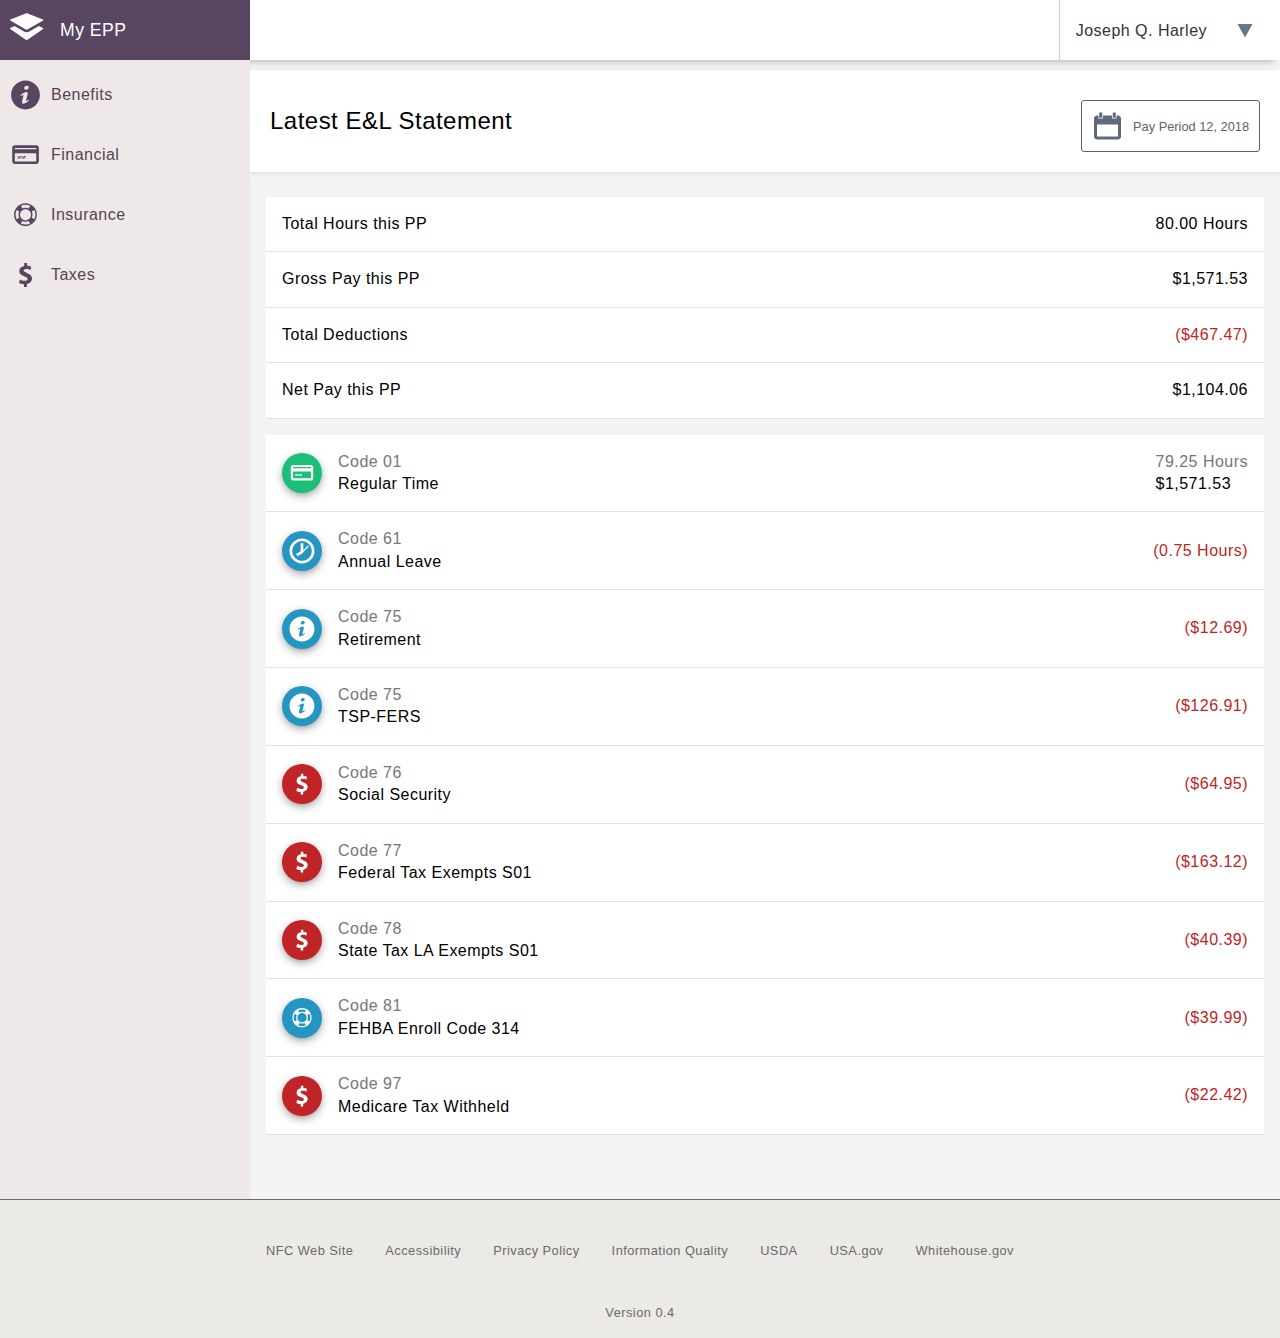
==== financial/earnings/index.html @ b1abd2b0 "init commit" ====
<!DOCTYPE html>
<html lang="en">
<head>
    <meta charset="utf-8">
    <meta http-equiv="X-UA-Compatible" content="IE=edge">
    <title>Earnings and Leave Statement | My EPP</title>
	<meta name="viewport" content="width=device-width, initial-scale=1">
    <meta name="theme-color" content="#4e4653">
    <link rel="manifest" href="/manifest.json">
    <meta name="apple-mobile-web-app-capable" content="yes">
    <meta name="apple-mobile-web-app-status-bar-style" content="black">
    <meta name="apple-mobile-web-app-title" content="My EPP">
    <link rel="apple-touch-icon" href="/img/app-icons/512.png">
    <link href="/css/nfc.framework.css" type="text/css" rel="stylesheet">
    <link href="/css/theme.css" type="text/css" rel="stylesheet">
    <style>
    .earnings-statement {
        list-style: none;
        padding: 0;
        margin: 1rem;
    }

    .earnings-statement__item {
        display: flex;
        align-items: center;
        flex-wrap: wrap;
        background-color: #ffffff;
        padding: 1rem;
        border-bottom: 1px solid #e1e1e1;
        justify-content: flex-end;
    }

    .earning-statement__item__info:first-of-type {
        margin: 0 auto 0 0;
    }

    .earnings-statement__item__icon {
        margin: 0 1rem 0 0;
        width: 40px;
        height: 40px;
        padding: 7px;
        fill: #ffffff;
        background-color: #1bbf78;
        border-radius: 90%;
        flex-shrink: 0;
        overflow: visible;
        box-shadow: 0 3px 11px -3px rgb(88, 88, 88);
    }

    .earning-statement__item__info__data:first-of-type {
        color: #767676;
    }

    .earning-statement__item__info__data:last-child {
        color: #000000;
    }
    .earnings-statement__item--deduction .earning-statement__item__info:last-of-type .earning-statement__item__info__data:last-child {
        color: #c12426;
    }
    </style>
</head>
<body>
	<a href="#nav" class="skip-content" id="skipheader">Skip to Navigation</a>
    <a href="#main" class="skip-content" id="skipnav">Skip to Main Content</a>
	<header class="header">
		<h1 class="header__logo align--left">
			<svg class="logo__icon" viewBox="0 0 24 24" role="presentation">
				<path fill="#FBFBFB" d="M9.248,11.601c0.45,0.313,1.05,0.313,1.5,0l9.088-5.281c0.236-0.164,0.21-0.518-0.048-0.646l-9.205-3.537
					c-0.368-0.183-0.802-0.183-1.17,0L0.208,5.674C-0.05,5.801-0.076,6.156,0.16,6.32L9.248,11.601z M19.788,10.811l-2.486-1.233
					l-5.725,3.327c-0.469,0.309-1.014,0.471-1.579,0.471s-1.11-0.163-1.579-0.471L2.698,9.576l-2.49,1.234
					c-0.258,0.128-0.284,0.482-0.048,0.646l9.088,6.309c0.45,0.313,1.05,0.313,1.5,0l9.088-6.309
					C20.072,11.293,20.046,10.939,19.788,10.811z"/>
			</svg>
			<span class="logo__text">My EPP</span>
	   </h1>
	   <div class="header__menu">

			<select id="dd__menu" data-update="false" data-icon="JH">
				<option value="" selected disabled>Joseph Q. Harley</option>
				<option value="home" data-href="/main.html" data-svg="framework_svg_home">Home</option>
				<option value="calendar" data-href="/calendar/epp.php" data-svg="framework_svg_calendar">Payroll Calendar</option>
				<option value="settings" data-svg="framework_svg_settings" data-href="settings.html">Settings</option>
				<option value="contact" data-svg="framework_svg_mail">Contact</option>
				<option value="help" data-svg="framework_svg_help">Help</option>
				<option value="logout" class="custom-select__divider" data-svg="framework_svg_logout">Logout</option>
			</select>

		</div>

	</header>
	<nav id="nav" class="menu__container">
	   <dl class="menu" role="menu">
                <dt role="menuitem" aria-expanded="false" class="menu__item" tabindex="0"><svg class="icon" role="presentation"><use xlink:href="#framework_svg_info" /></svg><span class="menu__item__label">Benefits</span></dt>
                <dd>
                	<dl role="menu" class="submenu">
                    	<dt class="submenu__label">Benefits</dt>
                        	<dd class="submenu__item"><a href="#">Benefits Statement</a></dd>
							<dd class="submenu__item"><a href="#">Leave</a></dd>
                            <dd class="submenu__item"><a href="#">Thrift Savings Plan</a></dd>
							<dd class="submenu__item"><a href="#">TSP Catchup</a></dd>
                    </dl>
                </dd>
                
                <dt role="menuitem" aria-expanded="false" class="menu__item" tabindex="0"><svg class="icon" role="presentation"><use xlink:href="#framework_svg_payment" /></svg><span class="menu__item__label">Financial</span></dt>
                <dd>
                	<dl role="menu" class="submenu">
                    	<dt class="submenu__label">Financial</dt>
							<dd class="submenu__item"><a href="#">Debt Managment</a></dd>
                        	<dd class="submenu__item"><a href="#">Direct Deposit</a></dd>
							<dd class="submenu__item"><a href="#">Discretionary Allotments</a></dd>
                            <dd class="submenu__item"><a href="index.html"><abbr title="Earnings and Leave">E&amp;L</abbr> Statement</a></dd>
                            <dd class="submenu__item"><a href="#">Financial Allotments</a></dd>
                            <dd class="submenu__item"><a href="#">OGE-278</a></dd>
                            <dd class="submenu__item"><a href="#">Travel</a></dd>
                            <dd class="submenu__item"><a href="#">W-2</a></dd>
                    </dl>
                </dd>
                
                <dt role="menuitem" aria-expanded="false" class="menu__item" tabindex="0"><svg class="icon" role="presentation"><use xlink:href="#framework_svg_benefits" /></svg><span class="menu__item__label">Insurance</span></dt>
                <dd>
                	<dl role="menu" class="submenu">
                    	<dt class="submenu__label">Insurance</dt>
                        	<dd class="submenu__item"><a href="#">Health Insurance</a></dd>
                            <dd class="submenu__item"><a href="#">Health Savings Account</a></dd>
                            <dd class="submenu__item"><a href="#">1095-C</a></dd>
                    </dl>
                </dd>

                <dt role="menuitem" aria-expanded="false" class="menu__item" tabindex="0"><svg class="icon" role="presentation"><use xlink:href="#framework_svg_money" /></svg><span class="menu__item__label">Taxes</span></dt>
                <dd>
                	<dl role="menu" class="submenu">
                    	<dt class="submenu__label">Taxes</dt>
                        	<dd class="submenu__item"><a href="#">Federal Tax (W-4)</a></dd>
                            <dd class="submenu__item"><a href="#">State Tax</a></dd>
                    </dl>
                </dd>
                
                
		</dl>
	</nav>
	<main class="layout--two-column" id="main">
		<div class="page__header">
			<h2 class="heading--small">Latest <abbr title="Earnings and Leave">E&amp;L</abbr> Statement</h2>
            <button class="button button--gray button--has-icon-left"><svg class="icon button--icon" role="presentation"><use xlink:href="#framework_svg_calendar" /></svg> <span>Pay Period 12, 2018</span></button>
		</div>
		<!--
        <ul class="latest-EL latest-EL--details">
            <li><span class="latest-EL__property"><svg class="latest-EL__icon" role="presentation"><use xlink:href="#framework_svg_money" /></svg> Latest Salary</span> <span class="latest-EL__value">$41,377.00 at Grade 07 Step 03</span></li>
            <li><span class="latest-EL__property"><svg class="latest-EL__icon" role="presentation"><use xlink:href="#framework_svg_payment" /></svg> Gross Payment</span> <span class="latest-EL__value">$1,586.40</span></li>
            <li><span class="latest-EL__property"><svg class="latest-EL__icon" role="presentation"><use xlink:href="#framework_svg_payment" /></svg> Net Payment</span> <span class="latest-EL__value">$415.93</span></li>
            <li><span class="latest-EL__property"><svg class="latest-EL__icon latest-EL__icon--blue" role="presentation"><use xlink:href="#framework_svg_calendar" /></svg> Dates Covered</span> <span class="latest-EL__value">06/10/2018 to 06/23/2018</span></li>
            <li><span class="latest-EL__property"><svg class="latest-EL__icon latest-EL__icon--blue" role="presentation"><use xlink:href="#framework_svg_calendar" /></svg> Official Pay Date</span> <span class="latest-EL__value">07/05/2018</span></li>
        </ul>
        -->
        <div class="earnings-statement-summary">
            <ul class="earnings-statement">
                <li class="earnings-statement__item">
                    <div class="earning-statement__item__info">
                        <div class="earning-statement__item__info__data">Total Hours this PP</div>
                    </div>
                    <div class="earning-statement__item__info">
                        <div class="earning-statement__item__info__data">80.00 Hours</div>
                    </div>
                </li>
                <li class="earnings-statement__item">
                    <div class="earning-statement__item__info">
                        <div class="earning-statement__item__info__data">Gross Pay this PP</div>
                    </div>
                    <div class="earning-statement__item__info">
                        <div class="earning-statement__item__info__data">$1,571.53</div>
                    </div>
                </li>
                <li class="earnings-statement__item earnings-statement__item--deduction">
                    <div class="earning-statement__item__info">
                        <div class="earning-statement__item__info__data">Total Deductions</div>
                    </div>
                    <div class="earning-statement__item__info">
                        <div class="earning-statement__item__info__data">($467.47)</div>
                    </div>
                </li>
                <li class="earnings-statement__item">
                    <div class="earning-statement__item__info">
                        <div class="earning-statement__item__info__data">Net Pay this PP</div>
                    </div>
                    <div class="earning-statement__item__info">
                        <div class="earning-statement__item__info__data">$1,104.06</div>
                    </div>
                </li>
            </ul>
        </div>
        <ul class="earnings-statement">
            <li class="earnings-statement__item">
                <svg class="earnings-statement__item__icon" role="presentation"><use xlink:href="#framework_svg_payment" /></svg>
                <div class="earning-statement__item__info">
                    <div class="earning-statement__item__info__data">Code 01</div>
                    <div class="earning-statement__item__info__data">Regular Time</div>
                </div>
                <div class="earning-statement__item__info">
                    <div class="earning-statement__item__info__data">79.25 Hours</div>
                    <div class="earning-statement__item__info__data">$1,571.53</div>
                </div>
            </li>
            <li class="earnings-statement__item earnings-statement__item--deduction">
                <svg class="earnings-statement__item__icon" style="background-color: #2496c1;" role="presentation"><use xlink:href="#framework_svg_clock" /></svg>
                <div class="earning-statement__item__info">
                    <div class="earning-statement__item__info__data">Code 61</div>
                    <div class="earning-statement__item__info__data">Annual Leave</div>
                </div>
                <div class="earning-statement__item__info">
                    <div class="earning-statement__item__info__data">(0.75 Hours)</div>
                </div>
            </li>
            <li class="earnings-statement__item earnings-statement__item--deduction">
                <svg class="earnings-statement__item__icon" style="background-color: #2496c1;" role="presentation"><use xlink:href="#framework_svg_info" /></svg>
                <div class="earning-statement__item__info">
                    <div class="earning-statement__item__info__data">Code 75</div>
                    <div class="earning-statement__item__info__data">Retirement</div>
                </div>
                <div class="earning-statement__item__info">
                    <div class="earning-statement__item__info__data">($12.69)</div>
                </div>
            </li>
            <li class="earnings-statement__item earnings-statement__item--deduction">
                <svg class="earnings-statement__item__icon" style="background-color: #2496c1;" role="presentation"><use xlink:href="#framework_svg_info" /></svg>
                <div class="earning-statement__item__info">
                    <div class="earning-statement__item__info__data">Code 75</div>
                    <div class="earning-statement__item__info__data">TSP-FERS</div>
                </div>
                <div class="earning-statement__item__info">
                    <div class="earning-statement__item__info__data">($126.91)</div>
                </div>
            </li>
            <li class="earnings-statement__item earnings-statement__item--deduction">
                <svg class="earnings-statement__item__icon" style="background-color: #c12426;" role="presentation"><use xlink:href="#framework_svg_money" /></svg>
                <div class="earning-statement__item__info">
                    <div class="earning-statement__item__info__data">Code 76</div>
                    <div class="earning-statement__item__info__data">Social Security</div>
                </div>
                <div class="earning-statement__item__info">
                    <div class="earning-statement__item__info__data">($64.95)</div>
                </div>
            </li>
            <li class="earnings-statement__item earnings-statement__item--deduction">
                <svg class="earnings-statement__item__icon" style="background-color: #c12426;" role="presentation"><use xlink:href="#framework_svg_money" /></svg>
                <div class="earning-statement__item__info">
                    <div class="earning-statement__item__info__data">Code 77</div>
                    <div class="earning-statement__item__info__data">Federal Tax Exempts S01</div>
                </div>
                <div class="earning-statement__item__info">
                    <div class="earning-statement__item__info__data">($163.12)</div>
                </div>
            </li>
            <li class="earnings-statement__item earnings-statement__item--deduction">
                <svg class="earnings-statement__item__icon" style="background-color: #c12426;" role="presentation"><use xlink:href="#framework_svg_money" /></svg>
                <div class="earning-statement__item__info">
                    <div class="earning-statement__item__info__data">Code 78</div>
                    <div class="earning-statement__item__info__data">State Tax LA Exempts S01</div>
                </div>
                <div class="earning-statement__item__info">
                    <div class="earning-statement__item__info__data">($40.39)</div>
                </div>
            </li>
            <li class="earnings-statement__item earnings-statement__item--deduction">
                <svg class="earnings-statement__item__icon" style="background-color: #2496c1;" role="presentation"><use xlink:href="#framework_svg_benefits" /></svg>
                <div class="earning-statement__item__info">
                    <div class="earning-statement__item__info__data">Code 81</div>
                    <div class="earning-statement__item__info__data">FEHBA Enroll Code 314</div>
                </div>
                <div class="earning-statement__item__info">
                    <div class="earning-statement__item__info__data">($39.99)</div>
                </div>
            </li>
            <li class="earnings-statement__item earnings-statement__item--deduction">
                <svg class="earnings-statement__item__icon" style="background-color: #c12426;" role="presentation"><use xlink:href="#framework_svg_money" /></svg>
                <div class="earning-statement__item__info">
                    <div class="earning-statement__item__info__data">Code 97</div>
                    <div class="earning-statement__item__info__data">Medicare Tax Withheld</div>
                </div>
                <div class="earning-statement__item__info">
                    <div class="earning-statement__item__info__data">($22.42)</div>
                </div>
            </li>
        </ul>
	</main>
    <footer id="footer" class="footer">
        <ul class="footer__menu">
			<li class="footer__menu__item"><a href="https://nfc.usda.gov/">NFC Web Site</a></li>
            <li class="footer__menu__item"><a href="https://nfc.usda.gov/AdditionalResources/accessibility.php" target="_blank">Accessibility</a></li>
            <li class="footer__menu__item"><a href="https://www.nfc.usda.gov/AdditionalResources/privacy_policy.php">Privacy Policy</a></li>
            <li class="footer__menu__item"><a href="https://www.nfc.usda.gov/AdditionalResources/information_quality.php" target="_blank">Information Quality</a></li>
            <li class="footer__menu__item"><a href="https://www.usda.gov" target="_blank">USDA</a></li>
            <li class="footer__menu__item"><a href="http://www.usa.gov" target="_blank">USA.gov</a></li>
	        <li class="footer__menu__item"><a href="https://www.whitehouse.gov" target="_blank">Whitehouse.gov</a></li>
        </ul>

    </footer>
	<script src="/js/jquery-3.4.1.min.js"></script>
	<script src="/js/nfc.framework.js"></script>
    <script src="/js/epp.js"></script>
</body>
</html>
---- css/nfc.framework.css ----
/* ==========================================================================
   Base CSS Styles
   ========================================================================== */

/**
 * 
 *
 */
 
* { box-sizing: border-box; }

html, body {
    margin: 0;
    font-family: sans-serif;
    line-height: 1.4rem;
	letter-spacing: .03rem;
	height: 100vh;
}

body {
    background-color: #f3f3f3;
	font-size: 16px;
	display: grid;
    grid-template-columns: 250px auto;
    grid-template-rows: 60px auto;
	/* IE Fix */
	display: -ms-grid;
    -ms-grid-columns: 250px 1fr;
    -ms-grid-rows: 60px 1fr;
}

ins {
	text-decoration: none;
}

a {
    text-decoration: none;
    color: #0f7293;
}

a:hover {
    text-decoration: underline;
}

:focus {
    outline: 0;
    border-color: #1589ee;
    box-shadow: 0 0 3px #0070D2;
}

/* IE 11 is putting focus on body element, so visually we hide that since the body element shouldn't receive focus */
body:focus {
    outline: 0;
    border: none;
    box-shadow: none;
}

input[type="text"]::-webkit-input-placeholder {
  color: #595959;
  font-size: .8rem;
}

input[type="text"]:-moz-placeholder { /* Firefox 18- */
  color: #595959;
  font-size: .8rem;
}

input[type="text"]::-moz-placeholder { /* Firefox 19+ */
  color: #595959;
  font-size: .8rem;
}

input[type="text"]:-ms-input-placeholder { /* IE 10+ */
  color: #595959;
  font-size: .8rem;
}

input[type="text"]::-ms-input-placeholder { /* Edge */
  color:#595959;
  font-size: .8rem;
}

input[type="text"]:placeholder-shown { /* Standard one last! */
  color: #595959;
  font-size: .8rem;
}

main, header, nav, aside, footer {
	display: block;
}

svg { pointer-events: none; } /* IE11 and Edge fix for improper event propagation on SVG USE elements (https://stackoverflow.com/a/26963621) */


/* ==========================================================================
   Application Layout
   ========================================================================== */

/**
 * Each application can consist of either a two column or three column layout.
 * The first column is always the navigation (<nav>), second column is main (<main>) content,
 * and the option addition of a third (<aside>) column is available.
 * 
 *
 */

.header {
	display: flex;
	justify-content: space-between;
	align-content: center;
	width: 100%;
	height: 60px;
	background-color: #ffffff;
	white-space: nowrap;
	box-shadow: 0 8px 6px -6px rgb(189, 189, 189);
	grid-column-start: 1;
    grid-column-end: span 2;
	grid-row-start: 1;
	/* IE Fix */
	-ms-grid-column: 1;
   	-ms-grid-column-span: 2;
	-ms-grid-row: 1;
}

.header__logo {
	width: 250px;
	margin: 0;
	background-color: #139dcc;
	color: #ffffff;
	text-align: center;
	font-weight: normal;
	position: relative;
	z-index: 1;
	vertical-align: middle;
	transition: .3s ease width;	
	flex-shrink: 0;
	display: flex;
	align-items: center;
}

.logo__icon {
	width: 40px;
	height: 40px;
	margin: 0 10px;
	vertical-align: middle;
}

.logo__text {
	font-size: 1.1rem;
    vertical-align: middle;
	display: block;
}

main {
    display: block;
}

.sidebar {
	height: 100%;
    background-color: #f7f7f7;
    width: 310px;
    color: #393939;
    padding: 20px 10px 0;
    position: absolute;
    top: 59px;
    right: 0;
    transition: .3s ease width;
}

.layout--one-column {
    grid-column-end: span 2;
	grid-row-start: 2;
	/* IE Fix */
	-ms-grid-column-span: 2;
	-ms-grid-row: 2;
}

.layout--two-column {
	grid-column-start: 2;
	grid-row-start: 2;
	/* IE Fix */
	-ms-grid-column: 2;
	-ms-grid-row: 2;
}

.collapse-navigation {
	grid-template-columns: 60px auto;
	/* IE Fix */
	-ms-grid-columns: 60px 1fr;
}

.collapse-navigation .header__logo {
    width: 60px;
}

.collapse-navigation .logo__icon {
	margin: auto;
	position: absolute;
	top: 0;
	left: 0;
	right: 0;
	bottom: 0;
}

.collapse-navigation .logo__text {
    text-indent: -9999px;
}

.collapse-navigation .menu__container {
    width: 60px;
}

.collapse-navigation .menu .menu__item {
    padding: 14px;
    position: relative;
}

.collapse-navigation .menu .menu__item + dd {
    left: 59px;
}

.collapse-navigation .menu__item .icon {
    float: none;
    margin: 0;
}

.collapse-navigation .menu__item__label {
	background-color: #333333;
	color: #ffffff;
	padding: 5px 10px;
	border-radius: 0 5px 5px 0;
	position: relative;
	top: 0;
	left: 40px;
	opacity: 0;
	transition: .3s ease opacity, .3s ease transform;
	display: inline-block;
	transform-origin: left;
	transform: scale(0);
}

.collapse-navigation .menu__item:hover .menu__item__label, .menu__item:focus .menu__item__label {
	opacity: 1;
	transform: scale(1);
}

.collapse-navigation .menu__item__label:before {
    content: '';
    border-color: transparent #333333 transparent transparent;
    border-style: solid;
    border-width: 16px;
    height: 0px;
    width: 0px;
    position: absolute;
    left: -32px;
    top: 0px;
}

/* ==========================================================================
   Utility Classes
   ========================================================================== */

/**
 * This section declares the utility classes for alignment, floats, floating columns, etc.
 *
 */

/* Alignment modifiers
   ========================================================================== */

.align--center {
	text-align: center;
}

.align--right {
	text-align: right;
}

.align--left {
	text-align: left;
}

.align--top {
	vertical-align: top;
}

.align--middle {
	vertical-align: middle;
}

.align--bottom {
	vertical-align: bottom;
}

/* Position modifiers
   ========================================================================== */

.position--top {
	position: absolute;
    top: 0;
}

.position--right {
	position: absolute;
    right: 0;
}

.position--bottom {
	position: absolute;
    bottom: 0;
}

.position--left {
	position: absolute;
    left: 0;
}

.position--center {
	position: absolute;
    top: 0;
    bottom: 0;
    left: 0;
    right: 0;
    height: 1.3rem;
    margin: auto;
	padding: 0 5px;
}

.position--relative {position: relative;}


/* Float modifiers
   ========================================================================== */

.float--right {
	float: right;
	margin: 0 0 0 20px;
	max-width: 100%;
}

.float--left {
	float: left;
	margin: 0 20px 0 0;
	max-width: 100%;
}

.float--clearfix {
	clear: both;
}

.float--two-columns {
	width: 45%;
}

.float--three-columns {
	width: 30%;
}

/* Margin modifiers
   ========================================================================== */

.margin--auto {
    margin: auto !important;
}


/* Overflow classes
   ========================================================================== */

.overflow--visible {
	overflow: visible;
}

.overflow--hidden {
	overflow: hidden;
}

.--vertical-scroll {
	overflow-y: auto;
}

.--horizontal-scroll {
	overflow-x: auto;
}

/* ==========================================================================
   Typography
   ========================================================================== */

/**
 * This section declares the utility classes for headings, paragraps, and more.
 *
 */

.heading--large {
	font-size: 2rem !important;
	font-weight: normal !important;
	line-height: 2rem;
	margin: 20px 0;
}

.heading--medium {
	font-size: 1.8rem !important;
	font-weight: normal !important;
	line-height: 2rem;
	margin: 20px 0;
}

.heading--small {
	font-size: 1.5rem !important;
	font-weight: normal !important;
	line-height: 2rem;
	margin: 20px 0;
}

.heading--label {
	font-size: 1rem !important;
	font-weight: bold !important;
	line-height: 2rem;
	margin: 20px 0;
}

/* Striped headers with color modifiers (default is gray)
   ========================================================================== */

.heading--striped {
	background-size: 40px 40px;
	background-image: linear-gradient(135deg, rgba(255, 255, 255, .05) 25%, transparent 25%, transparent 50%, rgba(255, 255, 255, .05) 50%, rgba(255, 255, 255, .05) 75%, transparent 75%, transparent);
	background-color: #5f5f5f;
    color: #ffffff;
	/*padding: .5em 1rem;*/
	border-radius: 3px 3px 0 0;
}

.heading--striped.heading--striped-blue {
	background-color: #016e98;
}

.heading--striped.heading--striped-green {
	background-color: #37884f;
}

.heading--striped.heading--striped-red {
	background-color: #883737;
}

/* Text adjustments
   ========================================================================== */
   
   .nowrap {
	   white-space:nowrap;
   }

/* ==========================================================================
   Icon Styles
   ========================================================================== */

/**
 * 
 *
 */

.icon {
    width: 31px;
    height: 30px;
	fill: #5f697b;
    display: inline;
    margin: 0 auto;
	vertical-align: middle;
	flex-shrink: 0;
	transition: .3s ease fill;
}

.icon--small {
	width: 20px;
	height: 20px;
}

.icon--medium {
  width: 50px;
  height: 50px;
  fill: rgb(43, 49, 65);
}

.icon--large {
  width: 100px;
  height: 100px;
  fill: rgb(43, 49, 65);
}

.heading__icon {
	margin: 0 10px 0 0;
}

.icon--primary {
	fill: #139dcc;
}

.icon--secondary {
	fill: #ffffff;
}

/* ==========================================================================
   Links
   ========================================================================== */

.link__container {
	overflow: hidden;
	padding: 30px 0;
}

.link--cover {
	position: absolute;
    top: 0;
    left: 0;
	right: 0;
	margin: auto;
    background: rgba(14,77,99, 0.95);
	color: #ffffff;
	font-size: 1.2rem;
	height: 150%;
	opacity: 0;
	transition: .2s ease opacity;
}

.link--cover:hover, .link--cover:focus {
	opacity: 1;
}

.link__text {
	position: absolute;
    left: 0;
    right: 0;
    margin: auto;
    top: 30%;
    text-align: center;
	padding: 0 5px;
}

header a:link, header a:visited {
    width: 59px;
    height: 60px;
	background-color: #ffffff;
    display: block;
    text-align: center;
	border: none;
    border-left: 1px solid #f2f2f6;
	border-radius: 0;
    font-size: .8rem;
    color: #5f697b;
	padding: 5px 0 0 0;
	margin: 0;
	transition: ease background .3s, color .3s;
}

header a:hover {
	background-color: #139dcc;
	color: #ffffff;
	text-decoration: none;
}

header a:hover .icon {
	fill: #ffffff;
}

/* ==========================================================================
   Buttons
   ========================================================================== */

/**
 * Buttons, links that look like buttons, and input buttons all should have
 * consistent and uniform styling. Links should look like links, and navigate the
 * user to a new page/screen. If a link should behave like a button, consider using
 * a <button>. If that is not feasible use the .button class and consider using ARIA.
 *
 */

.button-group {
	list-style: none;
    margin: 0;
    padding: 20px 0;
}

.button-group--directional {
    overflow: hidden;
    display: flex;
    justify-content: space-between;
    flex-wrap: wrap;
}

.button-group--directional button:first-child, .button-group--directional .button:first-child, .button-group--directional input[type="submit"]:first-child, .button-group--directional input[type="reset"]:first-child {
	margin-right: auto;
}

.button-group .button, .button-group button, .button-group--directional .button, .button-group--directional button {
    display: inline-block;
    margin: 5px;
}

.button, button, .pagination__button, input[type="submit"], input[type="reset"] {
	padding: 10px 30px;
	background-color: #ffffff;
	border: 1px solid transparent;
	text-decoration: none;
	border-radius: 3px;
	display: inline;
	margin: 10px auto;
	cursor: pointer;
	font-size: .8rem;
    position: relative;
	transition: ease background .3s, color .3s;
}

.button--has-icon-left, .button--has-icon-right {
    padding: 10px;
    display: inline-flex;
    align-items: center;
    justify-content: space-between;
}

.button--has-icon-left .icon {
    margin: 0 10px 0 0;
}

.button--has-icon-right .icon {
    margin: 0 0 0 10px;
}

.button--full-width {
	display: block;
	width: 100%;
}

.button:not(.button--icon):before {
    content: '';
    box-shadow: 0 10px 10px -8px rgb(86, 86, 86);
    position: absolute;
    top: 0;
    left: 0;
    bottom: 0;
    right: 0;
    margin: auto;
    border-radius: 3px;
    opacity: 0;
    transition: .3s ease opacity;
}

.button:hover:before {
    opacity: 1;
}

.button:hover, button:hover, .pagination__button:hover {
	text-decoration: none;
}

/* Search button to be used in a navigation menu (mobile only)
   ========================================================================== */

.button.menu__search--button {
    background: none;
    border: none;
    border-radius: 0;
    margin: 0;
    padding: 14px;
    width: 60px;
	display: none;
}

.menu__search--button .menu__item__label {padding: 9px 10px;}

/* Blue button modifiers
   ========================================================================== */

.button--blue {
    background-color: #016e98;
    color: #ffffff;
}

.button--blue:hover, .button--blue:focus {
	background-color: #185a71;
}

.button--blue .icon {
	fill: #ffffff;
}

/* Gray Button (Used for secondary actions) modifiers
   ========================================================================== */

.button--gray {
	border-color: #636363;
	background-color: #ffffff;
	color: #636363;
}

.button--gray:hover, .button--gray:focus {
	background-color: #636363;
	color: #ffffff;
}

.button--gray:hover .icon, .button--gray:focus .icon {
	fill: #ffffff;
}

/* White button modifiers
   ========================================================================== */

.button--white {
	background-color: #ffffff;
	color: #002b68;
}

.button--white .icon {
	fill: #002b68;
}

.button--white:hover, .button--white:focus { 
	background-color: #2a76a9;
	color: #ffffff;
}

.button--white:hover .icon, .button--white:focus .icon { 
	fill: #ffffff;
}

/* Icon Only Button modifiers */

.button--icon {
	padding:0;
	vertical-align:middle;
	margin: auto;
}

/* Disabled Button modifiers
   ========================================================================== */
   
.button--disabled, .button[disabled], [disabled] {
    background-color: #a9a9a9;
    color: #ffffff;
    border-color: #989898;
    pointer-events: none;
	
}

.button--disabled .icon, .button[disabled="true"] {
	fill: #ffffff;
	
}

.button--disabled:hover, .button[disabled="true"]:hover, .button--disabled:focus, .button[disabled="true"]:focus {
	background-color: #cccccc;
	color: #565656;
	pointer-events: none;
	
}

.button--disabled:hover .icon, .button[disabled="true"]:hover .icon, .button--disabled:focus .icon, .button[disabled="true"]:focus .icon {
	fill: #565656;
}


/* ==========================================================================
   Content Blocks
   ========================================================================== */

/**
 * Does is hold content? It's here. Basic styling for sectioning elements, callouts,
 * lists, definition lists, etc.
 *
 * 
 *
 */

.page__header > .heading--label:first-child, .page__header > .heading--small:first-child, .page__header > .heading--medium:first-child, .page__header > .heading--large:first-child {
	margin: 0;
    padding: 0;
    flex-grow: 1;
}

.page__header {
	background: #ffffff;
    padding: 20px;
    margin: 10px 0 25px 0;
    box-shadow: 0 1px 4px 0 rgba(0,0,0,0.1);
    position: relative;
    min-height: 74px;
    display: flex;
    align-items: center;
    justify-content: space-between;
    flex-wrap: wrap;
}

/* Definition list
   ================================================================================ */
   
.definition__list {
	list-style: none;
	margin: 20px 0;
    padding: 0 5px;
	overflow: hidden;
}

.definition__term {
    margin: 0 0 10px;
}

.definition__attribute {
    color: #595959;
	margin: 0;
}

/* Sign in Card
   ========================================================================== */
   
.circle-mask {
	border-radius: 50%;
	margin: 20px 0;
}

.avatar__background {
	fill: #cccccc;
}

.avatar__image {
	fill: #eaeaea;
}

.card.card--sign-in {
	background-color: #ffffff;
    max-width: 550px;
    margin: 5% auto auto;
    border: 1px solid #cccccc;
    border-radius: 3px;
    position: relative;
    -webkit-box-shadow: 0 8px 6px -6px rgb(189, 189, 189);
    -moz-box-shadow: 0 8px 6px -6px rgb(189, 189, 189);
    box-shadow: 0 8px 6px -6px rgb(189, 189, 189);
    font-size: .8rem;
    padding: 0 30px 50px;
}


/* Grid Layout
   ========================================================================== */
   

/* Basic Grid Layout */

   .grid {
		/* display: flex; */
		/* justify-content: center; */
		display: table;
		padding: 10px;
		/*max-width: 90%;*/
		margin: auto;
		border-spacing: 30px;
	}
	
	.grid--two-column .grid__cell {
		width: 50%;
	}
	
	.grid--three-column .grid__cell {
		width: 33%;
	}
	
	.grid--four-column .grid__cell {
		width: 25%;
	}
	
	.grid__cell {
		border-radius: 3px;
		max-width: 400px;
		display: table-cell;
	}

/* Masonry Grid Layout */

.masonry-grid {
	margin: 0 auto;
	column-width: 400px;
	-moz-column-width: 400px;
	-webkit-column-width: 400px;
	column-gap: 1rem;
	-moz-column-gap: 1rem;
	-webkit-column-gap: 1rem;
	column-count: 1;
	-moz-column-count: 1;
	-webkit-column-count: 1;
	overflow: visible;
}

.masonry-grid__cell .card {
	max-width: 100%;
}

.masonry-grid--two-column {
	column-count: 2;
	-moz-column-count: 2;
	-webkit-column-count: 2
}

.masonry-grid--three-column {
	column-count: 3;
	-moz-column-count: 3;
	-webkit-column-count: 3
}

.masonry-grid--four-column {
	column-count: 4;
	-moz-column-count: 4;
	-webkit-column-count: 4
}

.masonry-grid .masonry-grid__cell {
	padding-bottom: 10px;
	width: auto;
	-webkit-column-break-inside: avoid; /* Chrome, Safari, Opera */
	page-break-inside: avoid; /* Firefox */
	break-inside: avoid; /* IE 10+ */
	
}

.masonry-grid__cell .card, .masonry-grid__cell div, .masonry-grid__cell table, .masonry-grid__cell table tr {
	margin: auto;
	-webkit-column-break-inside: avoid; /* Chrome, Safari, Opera */
	page-break-inside: avoid; /* Firefox */
	break-inside: avoid; /* IE 10+ */
}

/* Span All Columns */
.masonry-grid .masonry-grid__cell--span {
	-webkit-column-span: all;
    column-span: all;
}

/* Main page banner
   ========================================================================== */

.banner {
	background-size: cover;
	overflow: visible;
	position: relative;
	padding: 40px 10px 40px 10px;
	margin: 0 0 40px 0;
}

.banner__iris {
	background-image: url(../img/background.jpg);
	background-color: #001b51;
	background-repeat: no-repeat;
}

.banner__header {
  color: #ffffff;
}

.banner__tagline {
	color: #ffffff;
	display: block;
	margin: 0 0 53px 0;
  
}

.banner p {
    color: #ffffff;
    font-size: 1.3rem;
    margin: 0 0 16px 0;
}

.banner .button {
    display: block;
    margin: 30px auto 0;
	font-size: 1rem;
}

/* Floating Labels
   ========================================================================== */

.floating-label {
	position: relative;
	margin: 0;
	display: flex;
	align-items: center;
	vertical-align: middle;
}

.header .floating-label {
	display: inline-flex;
}

.floating-label label {
	position: absolute;
	left: 8px;
	top: calc(50% - 12px);
	padding-left: 42px;
	margin: 0;
	opacity: 0;
	transition: .3s ease transform, .3s ease font, .3s ease opacity;
}

.floating-label .icon {
	margin-left: 8px;
	order: 1;
}

.floating-label input {
	order: 2;
}

.header .floating-label input {
	border: none;
	border-right: 1px solid #e1e1e1;
}


.floating-label input:not(:placeholder-shown) {
	padding: 9px 10px 0;
}

.floating-label input:not(:placeholder-shown) + label{
	font-size: .8rem;
	transform: translateY(-14px);
	color: #016e98;
	opacity: 1;
}

.placeholder--hidden {
	padding: 9px 10px 0 !important;
}

.placeholder--hidden + label {
	font-size: .8rem;
	transform: translateY(-14px);
	color: #016e98;
	opacity: 1;
}

.floating-label input:not(:placeholder-shown) ~ .icon {
	fill: #016e98;
}

.placeholder--hidden ~ .icon {
	fill: #016e98;
}

/* Table View
   ========================================================================== */
   
table {
	/*table-layout: fixed;*/
	margin: 0;
	padding: 0;
	border: 1px solid #e1e1e1;
	border-collapse: collapse;
	width: 100%;
	background-color: #ffffff;
}

table th {
	font-weight: bold;
	text-align: left;
}

table td, table th {
	border: none;
	border-bottom: 1px solid #e1e1e1;
	padding: 8px;
	word-break: break-word;
}

.table--zebra-striped tr:nth-child(odd)  {
	/*background-color: rgb(227, 241, 249);*/
	background-color: #eceff3;
}
   

/* Card View
   ========================================================================== */

.card {
	background-color: #ffffff;
    max-width: 750px;
   	margin: 10px auto;
    border: 1px solid #eaeaea;
    border-radius: 3px;
    position:relative;
    -webkit-box-shadow:0 8px 6px -6px rgb(189, 189, 189);
    -moz-box-shadow:0 8px 6px -6px rgb(189, 189, 189);
    box-shadow: 0 8px 6px -6px rgb(189, 189, 189);
    font-size: .8rem;
    page-break-inside: avoid;
}

.card.card--full-width {
	max-width: 100%;
}

.card table {
	border: none;
}

.card p {
    padding: 0 20px;
}


.card .list--table {
    padding: 0;
	margin: 0;
	list-style: none;
	letter-spacing: 0rem;
	line-height: 1.5rem;

}

.card .list--table li {
	margin: 0;
	letter-spacing: .05rem;
	padding: 6px 25px;

}

.card .list--table .list--table__value {
	float: right;
	margin: 0 0 0 30px;
}

.table--zebra-striped li:nth-child(odd) {
	background-color: #E3EDF9;
}

.card__heading {
    margin: 0;
    padding: 1rem 1rem 1rem 1rem;
	position: relative;
    line-height: 1.8rem;
    color: #ffffff;
    background-color: #3f474f;
    border-radius: 3px 3px 0 0;
    font-size: 1rem;
    font-weight: normal;
	display: flex;
	align-items: center;
}

.card__heading--no-icon {
	padding: 1rem;
}

.card__heading .card__icon {
	position: absolute;
	top: 0;
	left: 10px;
	bottom: 0;
	margin: auto;
}

/* ==========================================================================
   Form Controls
   ========================================================================== */

/**
 * This section provides styling for all form control inputs (except buttons)
 * and their labels.
 *
 * Individual widgets may consist of form controls or use <form> but those
 * styles are declared in a separate section.
 * 
 *
 */

input[type="text"], input[type="password"], input[type="search"], input[type="number"], textarea {
    padding: 10px;
    border-radius: 3px;
    border: 1px solid #cccccc;
    width: 100%;
}

label {
	display: block;
	margin: 10px 0;
    font-size: .9rem;
}

.label__required-field {

    color: #ab1d1d;
}

label.error + input {
    border: 1px solid #901C1C !important;
}

label.error:after {
    content: 'Incorrect entry';
    color: #901c1c;
    float: right;
}

.label--inline {
    position: absolute;
    top: 15px;
    left: 10px;
    bottom: 0;
    margin: auto;
    color: #5f697b;
    cursor: text;
    font-size: .8rem;
	white-space: nowrap;
	line-height: 30px;
}

.label--inline .icon {
    float: left;
    margin: 0 10px 0 0;
}

/*input:focus + .label--inline {
    text-indent: -9999px;
    width: 47px;
}*/

.header__form-control {
	position: relative;
	overflow: hidden;
	width: 100%;
}

.header__form-control .header__form-input {
	height: 59px;
	border-radius: 0;
	vertical-align: super;
	border: none;
	border-left: 1px solid #cccccc;
	/*border-right: 1px solid #cccccc;*/
	padding: 10px 10px 10px;
	font-size: .8rem;
}

input::placeholder {
	color: #595959;
}

.header__form-component {
	width: 70%;
	display: inline-block;
	position: relative;
}

.header__form-component.header__form-component--small {
	width: 30%;
}

/* Depricated */
.header__form-component .header__form-input--inlined {
	border: none;
	padding: 0 0 0 50px;
}

.header__menu {
	vertical-align: top;
	position: relative;
	z-index: 10;
	padding: 0;
	
}

/* ==========================================================================
   Navigation Menu Styles
   ========================================================================== */

/**
 * This section provides styling the main navigation pane (column 1).
 *
 * Modifiers will be added based upon whether we want a fly-out menu (IRIS),
 * an inline, accordian menu (EPP), or if we do not want a submenu.
 * 
 *
 */


.menu__container {
    height: 100%;
    background-color: #4c637b; /*#3f474f*/
	width: 250px;
    color: #ffffff; 
    transition: .3s ease width;
    z-index: 10;
	white-space: nowrap;
	grid-row-start: 2;
	grid-column-start: 1;
	/* IE Fix */
	-ms-grid-row: 2;
  	-ms-grid-column: 1;
}

.menu__search {
    position: relative;
    border-bottom: 1px solid #a0a5ad;
}

input.menu__container-input {
    width: 100%;
    padding: 20px 0 20px 50px;
    border: none;
}

.menu {
    padding: 0;
    font-size: .8rem;
	list-style: none;
	margin: 0;
}

.menu__item {
    margin: 10px 0;
    padding: 10px;
	outline: 0;
	transition: .3s ease background, .3s ease color;
    cursor: pointer;
}

.menu__item .icon {
    fill: #ffffff;
    margin: 0 10px 0 0;
}

.menu__item__label {
    vertical-align: middle;
	z-index: 1;
}

.menu__item + dd, .menu__item > .submenu {
	visibility: hidden;
	position: absolute;
    text-align: left;
    top: 0;
    height: 100%;
    width: 0;
    color: #ffffff;
	left: 250px;
	background-color: #42566b;
    z-index: 100;
    margin: 0;
    box-shadow: inset 3px 0 6px rgba(0, 0, 0, 0.31);
	white-space: normal;
	cursor: default;
	overflow: hidden;
	padding: 0;
    list-style: none;
}

.submenu__label {
    font-size: 1rem;
    margin: 20px 25px 30px 25px;
}

.submenu__item {
    margin: 10px 25px;
}

.menu a:link, .menu a:visited {
    color: #ffffff;
    text-decoration: none;
    display: block;
}

.menu__item > a:link, .menu__item > a:visited {
    text-align: left;
    padding: 0;
	color: #ffffff;
}

.submenu__item > a:hover {
	color: #00E2FF;
}

.menu__item:hover, .menu__item:focus, .menu__item--active {
	background-color: #ffffff;
	color: #4c637b;
}

.menu__item:hover a, .menu__item:focus a {
	color: #4c637b;
}

.menu__item:hover .icon, .menu__item:focus .icon, .menu__item--active .icon {
	fill: #4c637b;
}

.menu ins {
    margin: 0;
    display: block;
}

.submenu__item ins {
    display: inline;
}


/* ==========================================================================
   Author-It Styles
   ========================================================================== */

/**
 * These styles are specific to documentation and the class names are set within TCB's Documentation Staff's tool.
 *
 * 
 *
 */


.authoritactualdata {
    font-family: 'Courier New', monospace;
}

.authoritbutton {
    font-weight: bold;
    font-family: 'Courier New', monospace;
}

.authoritvalue, .authoritsystemmessage {
    font-family: 'Courier New', monospace;
    font-style: italic;
}

.authoritemailaddress {
    font-style: italic;
}

.authoritmenuoption {
    font-weight: bold;
    font-style: italic;
}

.authorittelephone {
    font-weight: bold;
}

.tablefieldspecs {
	font-style:italic;
}

p.authoritnote, p.authoritnote1, p.authoritnote2, p.authoritnote3 {
    border-top: 1px solid #888;
    border-bottom: 1px solid #888;
    padding: 10px 15px;
    background-color: #F7F7F7;
    margin: 20px auto;
}

/* ==========================================================================
   Widgets
   ========================================================================== */

/**
 * These components will more than likely have JS applied to them.
 * Styling for modal windows, tooltips, custom components.
 *
 * 
 *
 */
 
 
/* Contact List
	========================================================================= */
 
	.contact-list {
		max-width: 800px;
		margin: auto;
		position: relative;
	}
	
	.contact-list__label {
		width: 100%;
		text-align: left;
		position: relative;
		padding: 30px;
		background-color: #ffffff;
		border-left: 4px solid #ffffff;
		transition: .3s ease background-color, .3s ease border-left-color, .3s ease transform;
	}
	
	.contact-list__label:before {
		content: '';
		width: 100%;
		height: 100%;
		box-shadow: 0 0 10px #bdbdbd;
		position: absolute;
		top: 0;
		left: 0;
		opacity: 0;
	}
	
	.contact-list__label:hover, .contact-list__radio:focus + .contact-list__label {
		border-left-color: #518dd6; 
		border-color: #1589ee;
    	box-shadow: 0 0 3px #0070D2;
	}
	
	.contact-list__label:hover:before, .contact-list__radio:focus + .contact-list__label:before, .contact-list__radio:checked + .contact-list__label:before {
		opacity: 1;
	}
	
	.contact-list__radio:checked + .contact-list__label {
		border-left-color: #518dd6;
	}
	
	.contact-list__icon {
		border-radius: 50%;
		width: 40px;
		height: 40px;
		top: 0;
		left: 26px;
		bottom: 0;
		position: absolute;
		margin: auto;
		transition: .3s ease transform;
	}
	
	.contact-list__contact {
		margin: 0 0 0 60px;
		font-size: 1.05rem;
		line-height: 1.3rem;
		transition: .3s ease transform;
	}
	
	.contact__description {
		display: block;
		font-size: .8rem;
	}
	
	.contact-list__radio {
		position: absolute;
		left: -9999px;
	}
	
	.contact-list__options {
		position: absolute;
		top: 0;
		right: 10px;
		bottom: 0;
		margin: auto;
		border-radius: 50%;
		padding: 0;
		height: 50px;
		width: 50px;
		display: none;
	}
	
	.contact-list__options:hover, .contact-list__options:focus {
		background-color: #139dcc;
	}
	
	.contact-list__options:hover > .icon, .contact-list__options:focus > .icon {
		fill: #ffffff;
	}

	.contact-list__input {
		text-align: left;
		padding: 8px 0;
		position: absolute;
		overflow: hidden;
		top: -9999px;
		width: 4px;
		transition: .3s ease width;
		white-space: nowrap;
		transition-delay: .1s;
		background-color: #e8e8e8;
		border-left: 4px solid #759ccc;
	}
  
	.contact-list__input.contact-list__input--show {
		width: 100%;
		padding-left: 26px;
	}
	
	.contact--selected .contact-list__contact {
		transform: translateY(-18px);
	}
	
	.contact--selected {
		transform: translateY(15px);
	}
	
	.contact-list__item.contact--selected ~ .contact-list__item {
		transform: translateY(30px);
	}
	
	.contact--selected .contact-list__label {
		padding-bottom: 50px;
	}
	
	.contact--selected .contact-list__icon {
		transform: translateY(-30px);
	}
	
	.contact-list__input > input {
		width: 70%;
		vertical-align: middle;
  	}


/* Field Level Help
	========================================================================= */
 
 .field-level-help {
	padding: 0;
	background: none;
	border-bottom: 1px solid transparent;
	text-decoration: none;
	border-radius: 0;
	display: inline-block;
	margin: auto;
	cursor: help;
	font-weight: inherit;
	color: inherit;
	line-height:1.4rem;
	transition: ease color .3s;
 }
 
 .field-level-help:hover, .field-level-help:focus {
	 border-bottom: 1px dotted #333333;
 }
 
 
/* List box */
.list__box {
	border: 1px solid #cccccc;
	background-color: #ffffff;
	border-radius: 3px;
	max-height: 200px;
	overflow-y: auto;
	z-index: 1
}
.list__option {
	position: relative;
	color: #040707;
	text-decoration: none;
	padding: .8rem 1rem .8rem 3rem;
	margin: 0;
	display: block;
	cursor: pointer;
}

.list__option:before{
	content: '';
	speak: none;
	background: url(../img/assets.png) no-repeat 0 -3px;
	width: 32px;
	height: 32px;
	position:absolute;
	top: 0;
	left:7px;
	bottom:0;
	margin: auto;
}
.list__input--radio + .list__option:before{
	content: '';
	speak: none;
	background: url(../img/assets.png) no-repeat -41px -3px;
	width: 32px;
	height: 32px;
	position:absolute;
	top: 0;
	left:7px;
	bottom:0;
	margin: auto;
}
.list__input {position:absolute;left:-9999px;}
.list__input.list__input--radio:checked + .list__option:before {background-position: -41px -51px;}
.list__input:checked + .list__option:before {background-position: 0 -51px;}
.list__option:hover, .list__input:focus + .list__option {background-color: #cee4fb;}

/* jQuery Datepicker
	========================================================================= */
	
.ui-datepicker-header {
    background-color: #3f474f;
    color: #ffffff;
    padding: .5rem 0;
    position: relative;
    border-radius: 3px 3px 0 0;
}

.ui-datepicker {
    background-color: #ffffff;
    border: 1px solid #eaeaea;
    padding: 0;
    border-radius: 3px;
    width: 20rem;
    display: none;
    position: relative;
}

.ui-datepicker:before {
    content: '';
    width: 100%;
    height: 100%;
    box-shadow: 0 8px 6px -6px rgb(209, 208, 208);
    position: absolute;
    top: 0;
    left: 0;
    z-index: -1;
}
        
.ui-datepicker .ui-datepicker-title {
    margin: 0 2.3em;
    line-height: 1.8em;
    text-align: center;
}

button.ui-state-default {
    background: none;
    border: none;
    padding: .6rem;
    margin: auto;
    display: inline;
}

.ui-datepicker th {
    padding: .7em .3em;
    text-align: center;
    font-weight: bold;
    border: 0;
}
        
.ui-datepicker td:hover {
    background-color: #cee4fb;
}
        
.ui-datepicker .ui-datepicker-prev, .ui-datepicker .ui-datepicker-next {

    width: 30px;
    height: 27px;
    border: none;
    top: 0;
    background: none;
    bottom: 0;
    position: absolute;
    padding: 0;
    margin: auto;
}
        
.ui-datepicker .ui-datepicker-prev {
    left: 8px;
}
        
.ui-datepicker .ui-datepicker-next {
    right: 8px;
}
        
.ui-icon {
    display: inline-block;
    vertical-align: middle;
    margin-top: -.25em;
    position: relative;
    text-indent: -99999px;
    overflow: hidden;
    background-repeat: no-repeat;
}

.ui-datepicker__svg {
    width: 25px;
    height: 25px;
    vertical-align: middle;
    fill: #ffffff;
}
        
.ui-datepicker table {
    width: 100%;
    font-size: .9em;
    border-collapse: collapse;
    margin: 0 0 .4em;
    border: none;
    table-layout: auto;
}
        
.ui-datepicker td {
    border: 0;
    padding: 1px;
    text-align: center;
    transition: .3s ease background;
}
        
.ui-state-disabled {
    cursor: default !important;
    pointer-events: none;
}

/* jQuery Autocomplete
 	========================================================================= */
	
.ui-menu {
	list-style: none;
	padding: 0;
	margin: 0;
	display: block;
	outline: 0;
}
.ui-menu .ui-menu {
	position: absolute;
}
.ui-menu .ui-menu-item {
	margin: 0;
	cursor: pointer;
	/* support: IE10, see #8844 */
	list-style-image: url("[data-uri]");
}
.ui-menu .ui-menu-item-wrapper {
	position: relative;
	padding: 3px 1em 3px .4em;
}
.ui-menu .ui-menu-divider {
	margin: 5px 0;
	height: 0;
	font-size: 0;
	line-height: 0;
	border-width: 1px 0 0 0;
}
.ui-menu .ui-state-focus,
.ui-menu .ui-state-active {
	margin: -1px;
}

.ui-desc {
	font-size: 13px;
	font-style: italic;
  }

/* icon support */
.ui-menu-icons {
	position: relative;
}
.ui-menu-icons .ui-menu-item-wrapper {
	padding-left: 2em;
}

/* left-aligned */
.ui-menu .ui-icon {
	position: absolute;
	top: 0;
	bottom: 0;
	left: .2em;
	margin: auto 0;
}

/* right-aligned */
.ui-menu .ui-menu-icon {
	left: auto;
	right: 0;
}

/* Layout helpers
----------------------------------*/
.ui-helper-hidden {
	display: none;
}
.ui-helper-hidden-accessible {
	border: 0;
	clip: rect(0 0 0 0);
	height: 1px;
	margin: -1px;
	overflow: hidden;
	padding: 0;
	position: absolute;
	width: 1px;
}
.ui-helper-reset {
	margin: 0;
	padding: 0;
	border: 0;
	outline: 0;
	line-height: 1.3;
	text-decoration: none;
	font-size: 100%;
	list-style: none;
}
.ui-helper-clearfix:before,
.ui-helper-clearfix:after {
	content: "";
	display: table;
	border-collapse: collapse;
}
.ui-helper-clearfix:after {
	clear: both;
}
.ui-helper-zfix {
	width: 100%;
	height: 100%;
	top: 0;
	left: 0;
	position: absolute;
	opacity: 0;
	filter:Alpha(Opacity=0); /* support: IE8 */
}

.ui-front {
	z-index: 100;
}


/* Interaction Cues
----------------------------------*/
.ui-state-disabled {
	cursor: default !important;
	pointer-events: none;
}


/* Icons
----------------------------------*/
.ui-icon {
	display: inline-block;
	vertical-align: middle;
	margin-top: -.25em;
	position: relative;
	text-indent: -99999px;
	overflow: hidden;
	background-repeat: no-repeat;
}

.ui-widget-icon-block {
	left: 50%;
	margin-left: -8px;
	display: block;
}

/* Misc visuals
----------------------------------*/

/* Overlays */
.ui-widget-overlay {
	position: fixed;
	top: 0;
	left: 0;
	width: 100%;
	height: 100%;
}

.ui-autocomplete {
	position: absolute;
	top: 0;
	left: 0;
	cursor: default;
}

.ui-widget-content {
	border: 1px solid #dddddd;
	background: #ffffff;
	color: #333333;
}

.ui-state-active,
.ui-widget-content .ui-state-active,
.ui-widget-header .ui-state-active,
a.ui-button:active,
.ui-button:active,
.ui-button.ui-state-active:hover {
	background: #cee4fb;
	font-weight: normal;
}
.ui-autocomplete {
	max-height: 200px;
	overflow-y: auto;
	/* prevent horizontal scrollbar */
	overflow-x: hidden;
}
 
 /* Skip Blocks of Content
   ========================================================================== */

.skip-content {
    position: fixed;
    top: -300px;
    left: 0;
    z-index: 100;
    width: 100%;
    background: rgb(76, 99, 123);
    background: rgba(76, 99, 123, 0.93);
    height: 60px;
    line-height: 60px;
    padding: 0 0 0 30px;
    color: #ffffff;
    transition: .3s ease top;
    text-align: left;
}

.skip-content:focus {
    top: 0;
    border-color: #1589ee;
    box-shadow: 0 0 3px #0070D2;
}

/* Small toasts for errors, warnings, informative, and success conditions
   ================================================================================ */

.toast__container {
	position: fixed;
    z-index: 1000;
	right: -9999px;
	opacity: 0;
	transition: .3s ease opacity;
}

.toast--visible {
	opacity: 1;
}

.toast {
	background-color: rgba(76, 76, 76, 0.94)/*#4c4c4c*/;
    border: 1px solid #333333;
    color: #ffffff;
    padding: 1rem 2rem 1rem 1rem;
    border-radius: 3px;
    margin: 20px auto;
    font-size: .9rem;
	position: relative;
	display: inline-flex;
	align-items: center;
}

.toast .icon {
	margin: 0 10px 0 0;
	fill: #ffffff;
	align-self: start;
}

.toast__close {
	background: none;
    padding: 0;
    margin: 0 0 0 20px;
    width: 33px;
    height: 32px;
    overflow: hidden;
    vertical-align: middle;
}

.toast--error {
	background-color: #c54e48;
    border: 1px solid #bd362f;
	color: #ffffff;
}

.toast--error .icon {
	fill: #ffffff;
}

.toast--alternate.toast--error {
    background-color: rgb(243, 222, 222);
    border: 1px solid #cc1313;
    color: #7e0303;
}

.toast--alternate.toast--error .icon {
    fill: #bf6d6d;
}

.toast--warning {
	background-color: #fffef0;
    border: 1px solid #dcc906;
	color: #333333;
}

.toast--warning .icon {
	fill: #dcc906;
}

.toast--alternate.toast--warning {
    background-color: rgb(255, 253, 210);
    border: 1px solid #ccc413;
    color: #7e6a03;
}

.toast--alternate.toast--warning .icon {
    fill: #bfbb6d;
}

.toast--info {
	background-color: rgba(1, 110, 152, 0.92)/*#edfaff*/;
    border: 1px solid #139dcc;
	color: #ffffff;
}

.toast--info .icon {
	fill: #ffffff;
}

.toast--alternate.toast--info {
    background-color: rgb(222, 235, 243);
    border: 1px solid #139dcc;
    color: #035c7e;
}

.toast--alternate.toast--info .icon {
    fill: #6da0bf;
}

.toast--success {
	background-color: rgba(60, 122, 60, 0.94)/*#edfbf7*/;
    border: 1px solid #3c7a3c;
	color: #ffffff;
}

.toast--success .icon {
	fill: #ffffff;
}

.toast--alternate.toast--success {
    background-color: rgb(222, 243, 227);
    border: 1px solid #13cc74;
    color: #0a7e03;
}

.toast--alternate.toast--success .icon {
    fill: #6dbf90;
}

/* Calendar
   ========================================================================== */

.calendar {
    font-size: .8rem;
}

.calendar__header {
    background-color: #333333;
    color: #ffffff;
    margin: 0;
    text-align: center;
    padding: 22px 0 20px 0;
    font-weight: normal;
    font-size: 1.07rem;
    border-radius: 5px 5px 0 0;
}

.previous-month__button {
    text-indent: -9999px;
    border: none;
    width: 23px;
    height: 23px;
    padding: 0;
    /*background: url('../images/sprite.svg') -3px -5px no-repeat;*/
    background-size: 500%;
    top: 18px;
    left: 30px;
    position: absolute;
    cursor: pointer;
}

.next-month__button {
    text-indent: -9999px;
    border: none;
    width: 23px;
    height: 23px;
    padding: 0;
    /*background: url('../images/sprite.svg') -26px -5px no-repeat;*/
    background-size: 500%;
    top: 18px;
    right: 30px;
    position: absolute;
    cursor: pointer;
}

.calendar__table {
    padding: 0 10px 15px;
    border-bottom: 1px solid #eaeaea;
}

.calendar__table th {
    padding: 10px;
    text-align: center;
}

.calendar__table td {
    padding: 0;
    text-align: center;
    border: none;
}

.calendar__table td abbr {
    padding: 10px;
    display: block;
}

/* Timeline
   ========================================================================== */
   
   .timeline {
		margin: 30px 0 0 0;
		padding: 0;
		list-style: none;
		position: relative;
	}
	
	.timeline:before {
        content: '';
        position: absolute;
        top: 0;
        bottom: 0;
        width: 10px;
        background: #afdcf8;
        left: 55px;
        margin-left: -10px;
        border-radius: 20px;
    }
	
	.timeline__entry {
		position: relative;
	}
	
	.timeline__icon {
        width: 40px;
        height: 40px;
        position: absolute;
        padding: 8px;
        fill: #fff;
        background: #46a4da;
        border-radius: 50%;
        box-shadow: 0 0 0 6px #afdcf8;
        text-align: center;
        left: 30px;
        top: 0;
		/*z-index: 1;*/
    }
	
	.timeline .timeline__label {
        margin: 0 0 15px 90px;
        padding: 0 1rem 1rem;
        font-weight: 300;
        line-height: 1.4rem;
        position: relative;
        border-radius: 5px;
    }

    .timeline__label p {
        padding: 0;
    }

/* Modal Window
   ========================================================================== */

.modal__window {
    position: fixed;
    top: 0;
    left: 0;
    bottom: 0;
    right: 0;
    margin: auto;
	background: #333333;
    background: rgba(51, 51, 51, 0.74);
    z-index: 1000;
	opacity: 0;
	overflow-y: scroll;
    transition: .3s ease opacity;
}

.modal__container {
    background-color: #ffffff;
    width: 80%;
	max-width: 600px;
    top: 10%;
    margin: auto;
    left: 0;
    right: 0;
    border-radius: 3px;
    box-shadow: 0 8px 6px -6px rgb(56, 56, 56);
    position: absolute;
}

.modal__header {
    text-align: center;
    margin: 0;
    padding: 30px;
}

.modal__content {
    padding: 0 30px;
}

.modal__footer {
    margin: 30px 0 0;
    padding: 20px 30px;
    background-color: #f7f7f7;
    border-radius: 0 0 3px 3px;
}

.modal__footer .button-group {
	padding: 0;
}

.modal__close-button {
    position: absolute;
    width: 40px;
    height: 40px;
    padding: 0;
    margin: 0;
	color: #ffffff;
    border: none;
    overflow: hidden;
    top: -40px;
    right: 0;
    background: none;
}

.modal__loading {
	text-indent: -9999px;
	height: 120px;
    width: 120px;
    margin: auto;
	background: url(../img/spinner.gif) no-repeat;
}

.modal__close-button .icon {
    fill: #ffffff;
    width: 40px;
    height: 40px;
}

.modal__close-button:hover .icon, .modal__close-button:focus .icon {
    fill: #bfbdbd;
}

/* Modal Window Effects */

.modal__window--active {
	opacity: 1;
	animation: modal_fade 0.2s;
}

.modal__window--fade.modal__window--active .modal__container {
	opacity: 1;
	animation: modal_fade 0.3s;
}

.modal__window--slideUp.modal__window--active .modal__container {
	animation: modal_slideUp 0.3s;
}

.modal__window--slideDown.modal__window--active .modal__container {
	animation: modal_slideDown 0.3s;
}

.modal__window--popup.modal__window--active .modal__container {
	animation: modal_popup 0.3s;
}

@keyframes modal_fade {
  from {
    opacity: 0;
  }
}

@keyframes modal_slideUp {
  from {
    transform: translateY(50px);
  }
}

@keyframes modal_slideDown {
  from {
    transform: translateY(-50px);
  }
}

@keyframes modal_popup {
  from {
	  transform: scale(0);
  }
}

/* Custom Select Box (default is large option)
   ========================================================================== */

.custom-select {
    display: inline-block;
    vertical-align: middle;
    position: relative;
    text-align: left;
    background: #fff;
    width: auto;
	max-width: 100%;
    line-height: 1rem;
    -webkit-touch-callout: none;
    -webkit-user-select: none;
    -khtml-user-select: none;
    -moz-user-select: none;
    -ms-user-select: none;
    user-select: none;
	border: 1px solid #cccccc;
	border-radius: 3px;
	transition: .3s ease background;
}

.custom-select__placeholder-icon {
    position: absolute;
    top: 0;
    bottom: 0;
    left: 20px;
    margin: auto;
    fill: #65798e;
    width: 30px;
    height: 30px;
}

.custom-select__input {
	position: relative;
	padding: 1rem;
}

.custom-select__input--with-icon {
	padding: 1em 1em 1em 4rem;
}

.custom-select__placeholder, .custom-select a:link, .custom-select a:visited {
    display: block;
    position: relative;
    cursor: pointer;
    white-space: nowrap;
    overflow: hidden;
    text-overflow: ellipsis;
}

.custom-select a:link, .custom-select a:visited {
	padding: .8rem 1rem;
}

.custom-select__placeholder {
    color: #333333;
	padding: 0;
	max-width: 85%;
    
}

.custom-select__options {
    background: transparent;
    visibility: hidden;
    padding: 0;
	margin: 0;position: absolute;
    background-color: #ffffff;
    box-shadow: 0 8px 6px -6px rgb(209, 208, 208);
    border-top: none;
	list-style: none;
    overflow: hidden;
	top: 63px;
  	border-radius: 3px;
	z-index: 1;
	border: 1px solid #cccccc;
	transform: scaleY(0);
	transform-origin: top;
  	transition: ease .2s transform;
}

.custom-select__options:focus {
    outline: 0;
    border-color: #b5d7f5;
    box-shadow: 0 0 3px #0070D2;
}

.custom-select--active .custom-select__options {
    transform: scaleY(1);
	visibility: visible;
}

.custom-select--large.custom-select--active .custom-select__options {
    height: 200px;
    overflow-y: auto;
}

.custom-select a:link, .custom-select a:visited {
    width: auto;
    height: auto;
    text-align: left;
    float: none;
    border: none;
	color: #040707;
  	text-decoration: none;
    transition: .3s ease background;
}

.custom-select a:hover, .custom-select a:focus {
  background-color: #cee4fb;
}

.custom-select__down-arrow {
    margin: auto;
    position: absolute;
    top: 0;
    bottom: 0;
    right: 20px;
    width: 30px;
    height: 30px;
    fill: #65798e;
}

.custom-select__option-icon {
   	margin: 0 10px 0 0;
    fill: #65798e;
    vertical-align: middle;
    width: 25px;
    height: 25px;
}

.header__menu .custom-select {
    border: none;
    border-radius: 0;
    line-height: 30px;
    height: 60px;
}

.header__menu .custom-select__input {
	border-left: 1px solid #cccccc;
	height: 60px;
}

.custom-select:hover, .custom-select:focus {
    background-color: #cee4fb;
}

.custom-select.custom-select--active {
    background: none;
}

.custom-select__divider {
    border-top: 1px solid #cccccc;
}

/* Chips
	========================================================================= */
	
	.chip--label {
		font-size: .8rem;
		color: #595959;
		font-weight: bold;
	}

	.chip {
		font-size: .8rem;
		color: #595959;
		background-color: #E7E7E7;
		border-radius: 20px;
		transition: .3s ease background;
		border: 1px solid #e1e1e1;
		display: inline-block;
		padding: 10px 25px;
		margin: 0;
    	line-height: 1.4rem;
		cursor: pointer;
	}
	
	.chip.chip--disabled {
		cursor: auto;
	}
	
	.chip .custom-select__placeholder {
		font-size: .9rem;
		max-width: 100%;
	}
	
	.chip:not(.chip--disabled):hover, .chip:not(.chip--disabled):focus, .chip:not(.chip--disabled):hover .custom-select__down-arrow, .chip:not(.chip--disabled):focus .custom-select__down-arrow {
		background-color: #bbbbbb;
		color: #494949;
		fill: #494949;
	}
	
	.chip .custom-select__down-arrow {
		width: 23px;
		height: 23px;
		background: #E7E7E7;
		transition: .3s ease background;
	}
	
	.chip .custom-select__placeholder {
		font-weight: bold;
	}
	
	.chip.custom-select {
		padding: 0;
		line-height: 1rem;
	}

    .chip .custom-select__placeholder-icon {
        width: 25px;
        height: 25px;
        left: 15px;
    }
	
	.chip .custom-select__input {
		padding: 13px 1rem;
	}
	
	.chip .custom-select__input--with-icon {
        padding: 1em 1em 1em 3rem;
	}


/* Pagination Control
   ========================================================================== */
   
  	.pagination__button {
        padding-top: 5px;
        padding-bottom: 5px;
		white-space: nowrap;
		display: inline-block;
	}
	
	.pagination-group .pagination__input {
		padding: 8px 0;
		width: auto;
		text-align: center;
		border-radius: 3px;
		border: 1px solid #b7b7b7;
		font-size: 1.2rem;
		vertical-align: middle;
	}

    .pagination__button__text {
        vertical-align: middle;
    }
	
/* Tooltip
   ========================================================================== */

    .no-tooltip .tooltip {display: none !important;}
	.tooltip {
	  position: absolute;
	  z-index: 1070;
	  display: block;
	  font-family: Arial, sans-serif;
	  font-size: 12px;
	  font-style: normal;
	  font-weight: normal;
	  line-height: 1.42857143;
	  text-align: left;
	  text-align: start;
	  text-decoration: none;
	  text-shadow: none;
	  text-transform: none;
	  letter-spacing: normal;
	  word-break: normal;
	  word-spacing: normal;
	  word-wrap: normal;
	  white-space: normal;
	  filter: alpha(opacity=0);
	  opacity: 0;
	
	  line-break: auto;
	}
	.tooltip.in {
	  filter: alpha(opacity=100);
	  opacity: 1;
	}
	.tooltip.top {
	  padding: 5px 0;
	  margin-top: -3px;
	}
	.tooltip.right {
	  padding: 0 5px;
	  margin-left: 3px;
	}
	.tooltip.bottom {
	  padding: 5px 0;
	  margin-top: 3px;
	}
	.tooltip.left {
	  padding: 0 5px;
	  margin-left: -3px;
	}
	.tooltip-inner {
		max-width: 200px;
		padding: 5px 8px;
        font-size: .8rem;
		color: #fff;
		text-align: center;
		background-color: #016e98;
		border-radius: 4px;
	}
	.tooltip-arrow {
	  position: absolute;
	  width: 0;
	  height: 0;
	  border-color: transparent;
	  border-style: solid;
	}
	.tooltip.top .tooltip-arrow {
	  bottom: 0;
	  left: 50%;
	  margin-left: -5px;
	  border-width: 5px 5px 0;
	  border-top-color: #016e98;
	}
	.tooltip.top-left .tooltip-arrow {
	  right: 5px;
	  bottom: 0;
	  margin-bottom: -5px;
	  border-width: 5px 5px 0;
	  border-top-color: #016e98;
	}
	.tooltip.top-right .tooltip-arrow {
	  bottom: 0;
	  left: 5px;
	  margin-bottom: -5px;
	  border-width: 5px 5px 0;
	  border-top-color: #016e98;
	}
	.tooltip.right .tooltip-arrow {
	  top: 50%;
	  left: 0;
	  margin-top: -5px;
	  border-width: 5px 5px 5px 0;
	  border-right-color: #016e98;
	}
	.tooltip.left .tooltip-arrow {
	  top: 50%;
	  right: 0;
	  margin-top: -5px;
	  border-width: 5px 0 5px 5px;
	  border-left-color: #016e98;
	}
	.tooltip.bottom .tooltip-arrow {
	  top: 0;
	  left: 50%;
	  margin-left: -5px;
	  border-width: 0 5px 5px;
	  border-bottom-color: #016e98;
	}
	.tooltip.bottom-left .tooltip-arrow {
	  top: 0;
	  right: 5px;
	  margin-top: -5px;
	  border-width: 0 5px 5px;
	  border-bottom-color: #016e98;
	}
	.tooltip.bottom-right .tooltip-arrow {
	  top: 0;
	  left: 5px;
	  margin-top: -5px;
	  border-width: 0 5px 5px;
	  border-bottom-color: #016e98;
	}
	
	
/* ==========================================================================
   Mobile CSS
   ========================================================================== */


@media (max-width: 895px) {
	/* Two Column */
	.pagination-group .pagination__button {
		width: 30px;
		height: 39px;
		overflow: hidden;
		padding: 0;
		vertical-align: middle;
		line-height: 36px;
	}
    
    .pagination__button__text {
        position: absolute;
        left: -9999px;
    }
	
	.pagination-group .pagination__button.button--has-icon-right .icon, .pagination-group .pagination__button.button--has-icon-left .icon {
	  margin: 0;
	}
	
	.menu__container {
		width: 60px;
	}
	
	.menu__item .icon {float: none;margin: 0;}
	
	.menu__item__label {
		background-color: #333333;
		color: #ffffff;
		padding: 5px 10px;
		border-radius: 0 5px 5px 0;
		position: relative;
		top: 0;
		left: 40px;
		opacity: 0;
		transition: .3s ease opacity, .3s ease transform;
		display: inline-block;
		transform-origin: left;
		transform: scale(0);
	}
	
	.menu__item__label:before {
		content: '';
		border-color: transparent #333333 transparent transparent;
		border-style: solid;
		border-width: 16px;
		height: 0px;
		width: 0px;
		position: absolute;
		left: -32px;
		top: 0px;
	}
	
	.menu__item:hover .menu__item__label, .menu__item:focus .menu__item__label {
		opacity: 1;
		transform: scale(1);
	}
	
	.menu .menu__item {
		padding: 14px;
		position: relative;
	}
	
	.button.menu__search--button {display: inline-block;}
	.menu__search {display: none;}
	
	header .header__logo {
		width: 60px;
	}
	
	.logo__icon {
		margin: auto;
		position: absolute;
		top: 0;
		left: 0;
		right: 0;
		bottom: 0;
	}
	
	.logo__text {
		text-indent: -9999px;
	}
	
	.menu .menu__item + dd {
		left: 59px;
	}
	
	body {
		grid-template-columns: 60px auto;
		/* IE Fix */
		-ms-grid-columns: 60px 1fr;
	}

}


@media (max-width: 800px) {
	/* Two Column */
	
	.card-grid {
		width: 100% !important;
	}

	.card-grid .card {
		width: 100%;
		margin: 10px auto 20px;
		position: static !important;
	}
	
	
	
	
    
}

@media (max-width: 700px) {
	
	.grid {
		display: block;
		max-width: 100%;
	}

	.grid .grid__cell {
		max-width: 100%;
		width: 100%;
		display: block;
	}

	.masonry-grid {
		left: 0;
	}

	.masonry-grid .masonry-grid__sizer, .masonry-grid .masonry-grid__cell {
		width: 100%;
	}
	
}

@media (max-width: 500px) {
	
	
	.header__menu {
		width: 70px;
	}
	
	.header__menu .custom-select__down-arrow {
    	display: none;
	}
	
	.header__menu .custom-select__placeholder {
		text-indent: -9999px;
	}
	
	.header__menu .custom-select__placeholder-icon {
		left: auto;
		right: 20px;
	}
	
	.header__menu .custom-select {
		background: inherit;
		width: auto !important;
	}
	
	.header__menu .custom-select__input {
		padding: 1rem;
		width: 70px;
		float: right;
	}
	
	.header__menu .custom-select__options {
		right: 0;
	}
	
	.timeline:before {
		display: none;
	}
    
    .timeline__entry {
        display: flex;
        flex-wrap: wrap;
        justify-content: center;
        border-top: 1px solid #eaeaea;
        padding-top: 2rem;
    }
	
	.timeline__icon {
        position: static;
    }
	
	.timeline .timeline__label {
		margin: 0;
	}
}

@media (max-width: 430px) {
	.pagination-group .pagination__input {
		width: 60%;
		font-size: 1rem;
	}
	.pagination-group .pagination__button {
		height: 35px;
		line-height: 31px;
	}
	
	.timeline:before {
		z-index: 1;
		left: 10px;
		width: 5px;
	}
	
	.timeline__icon {
		top: -22px;
		left: -15px;
		margin: auto;
		width: 35px;
		height: 35px;
		z-index: 1;
	}
	
	.timeline__label.card {
		margin: 35px 0 0 0;
	}
}
@media print {
    body {
        margin:0; 
        padding:0; 
        line-height: 1.3; 
        word-spacing:1px; 
        letter-spacing:0.2px;
        font-size: 11pt;
        background-color: #ffffff !important;
        color: #333333 !important;
    }
	
	table tr {
		display: table-row !important;
	}
	
	table th[scope="row"] {
		display: table-cell !important;
	}
	
	.--horizontal-scroll {overflow:visible;}
	
	.layout--two-column {
		margin: 0;
	}
	
	section {
		overflow: visible;
	}
	
	.masonry-grid {
		column-count: 1;
	}
    
    .no-print, .header, nav, .skip-content {
        display: none;
    }
    
    .masonry-grid .masonry-grid__cell {
        width: 100%;
        position: static !important;
    }
    
    .masonry-grid__cell .card, .masonry-grid__cell div, .masonry-grid__cell table {
        -webkit-column-break-inside: auto;
        page-break-inside: auto;
        break-inside: auto;
    }

}
---- css/theme.css ----
body {
	grid-template-rows: max-content minmax(max-content, 2fr) minmax(max-content, min-content);
	/* IE Fix */
	-ms-grid-rows: max-content minmax(max-content, 2fr) minmax(max-content, min-content);
}

main {
    padding-bottom: 3rem;
}

abbr {
    text-decoration: none;
}

.install_pwa {
    background: rgb(82, 15, 118);
    background: linear-gradient(122deg, rgb(136, 49, 179) 0%, rgb(88, 70, 97) 100%);
    color: #ffffff;
    display: flex;
    align-items: center;
    justify-content: space-between;
    flex-wrap: wrap;
    padding: .5rem 1rem;
}

.install_pwa .heading--small {
    margin: 1rem 0 0;
}

.install_pwa p {
    margin: 0 0 1rem;
}

.landing-page__section {
    margin: 0 auto;
    max-width: 1800px;
    padding: 0 30px;
}

.header--landing_page, .header__logo {
	/*background-color: #71586a;*/
	background-color: #584661;
}

.header--landing_page__menu {
    margin: 0 2rem;
    padding: 0;
    list-style: none;
    display: flex;
    align-items: center;
    flex-wrap: wrap;
    height: 100%;
}

.header--landing_page__menu__menu-item {
    display: inline-block;
    margin: 0 1rem;
    padding: 5px 0;
    flex-shrink: 0;
}

.header--landing_page__menu__menu-item .button.button--white {
    padding: 10px 30px;
    /*background-color: #4a2f42;*/
    background-color: #412b4c;
    color: #ffffff;
    border: 1px solid transparent;
    text-decoration: none;
    border-radius: 3px;
    display: inline;
    margin: 10px auto;
    cursor: pointer;
    font-size: .8rem;
    position: relative;
    transition: ease background .3s, color .3s;
}

.header--landing_page__menu__menu-item .button.button--white:hover {
    background-color: #ffffff;
    color: #016e98;
}

.header--landing_page__menu__menu-item a:link, .header--landing_page__menu__menu-item a:visited {
    color: #f7f7f7;
    text-decoration: none;
    padding: 8px 5px;
    background: none;
    font-size: 1rem;
    border: none;
    display: inline-block;
    width: auto;
    height: auto;
    transition: .3s ease all;
    position: relative;
}

.header--landing_page__menu__menu-item a:not(.button):before {
    content: '';
    width: 0;
    max-width: 0;
    height: 1px;
    background-color: #dddddd;
    transition: .3s ease width;
    position: absolute;
    left: 0;
    right: 0;
    bottom: 0;
    margin: auto;
}

.header--landing_page__menu__menu-item a:hover:before, .header--landing_page__menu__menu-item a:focus:before {
    width: 100%;
    max-width: 100%;
}

.landing-page__container {
    /*background: #4e4653;*/
    background: #584661;
    color: #ffffff;
    padding: 0;
    overflow: hidden;
}

.landing-page__container__banner {
    padding: 0 16px;
    margin: 0 auto;
    max-width: 1850px;
    position: relative
}

.landing-page__container__banner__content {
    display: flex;
    align-items: center;
    justify-content: space-between;
    max-height: 500px;
}

.landing-page__banner__agency {
    font-size: 1.5rem;
    line-height: 1.5rem;
    margin: 0;
}

.landing-page__banner__app {
    font-size: 3rem;
    line-height: 3rem;
    margin: 0;
    font-weight: bold;
}

.landing-page__banner__text {
    padding: 0 24px;
}

.landing-page__banner__image {
    max-width: 600px;
}

#did_you_know {
    margin: 2rem 0 0 7%;
}

.news-box {
    padding: 0;
    margin: 2rem auto;
    list-style: none;
    display: flex;
    align-items: flex-start;
    justify-content: space-evenly;
    flex-wrap: wrap;
}

.news-box__article {
    margin: auto 1rem;
    padding: 2rem;
    max-width: 460px;
}

.news-box__article:last-child {
    border: none;
}

.news-box__article img {
    border-radius: 10px;
    box-shadow: 0 8px 6px -6px #7d7d7d;
    max-width: 100%;
}

.flex-box {
    display: flex;
    align-items: flex-start;
    justify-content: center;
    flex-wrap: wrap;
}

.graphic-list {
    padding: 0;
    margin: 0;
    list-style: none;
}

.graphic-list__item {
    display: flex;
    align-items: flex-start;
    margin: 1rem 0;
}

.graphic-list__item div {
    max-width: 400px;
}

.graphic-list__item__image {
    max-width: 50px;
    height: auto;
    margin: 0 2rem 0 0;
}

.menu, .card {
    font-size: 1rem;
}

.menu__container {
    background-color: #efe8e9;
    color: #564451;
}

.menu__item + dd, .menu__item > .submenu {
    background-color: #886e81;
}

.menu__item .icon {
    /*fill: #71586a;*/
    fill: #584661;
}

.menu__item:hover, .menu__item:focus, .menu__item--active {
    background-color: #886e81;
    color: #ffffff;
}

.menu__item:hover .icon, .menu__item:focus .icon, .menu__item--active .icon {
    fill: #ffffff;
}

.submenu__item > a:hover {
    color: #ffffff;
    text-decoration: underline;
}

.masonry-grid {
	padding: 20px;
}

.card__heading {
    /*background-color: #71586a;*/
    background-color: #584661;
}

.card__heading abbr {
	margin: 0 5px;
}

.my-dates, .latest-EL {
	list-style: none;
	padding: 0
}

.my-dates li, .latest-EL li {
	margin: 1rem 0;
	display: flex;
	align-items: center;
}

.my-dates .icon {
	margin: 0 1rem;
    width: 30px;
    height: 30px;
    fill: #767676;
}

.latest-EL {
    margin: 0 0 2rem;
}

.latest-EL li {
    border-bottom: 1px solid #e1e1e1;
    padding: 0 0 1rem;
    margin: 0;
    flex-wrap: wrap;
    justify-content: center;
}

.latest-EL__value {
    margin: 1rem 1rem 0;
    font-size: 1rem;
    text-align: right;
}

.latest-EL__value--leave {
    font-size: .8rem;
    color: #4d4d4d;
}

.latest-EL__value__accrued {
    display: block;
    color: #000000;
    font-size: 1rem;
}

.latest-EL__property {
    margin: 1rem auto 0 0;
    display: flex;
    align-items: center;
}

.latest-EL__icon {
    margin: 0 1rem;
    width: 40px;
    height: 40px;
    padding: 7px;
    fill: #ffffff;
    background-color: #1bbf78;
    border-radius: 90%;
    flex-shrink: 0;
    overflow: visible;
    box-shadow: 0 3px 11px -3px rgb(88, 88, 88);
}

.latest-EL__icon--blue {
    background-color: #2496c1;
}

.latest-EL__timeframe {
    text-align: center;
    color: #767676;
}

.self-service-history {
    margin: 1rem;
    padding: 0;
}

.self-service-history__action--applied .self-service-history__action__icon {
    background-color: #1bbf78;
}

.self-service-history__action--applied .self-service-history__action__info {
    color: #000000;
}

.self-service-history__action {
    display: flex;
    align-items: center;
    justify-content: center;
    flex-wrap: wrap;
    padding: 0;
    background-color: #ffffff;
    border-bottom: 1px solid #eaeaea;
    border-radius: 3px;
    color: #767676;
    margin: 0 0 10px;
    position: relative;
}

.self-service-history__action:last-child {
    border: none;    
}

.self-service-history__action__icon {
    margin: 0 1rem 0 0;
    width: 40px;
    height: 40px;
    padding: 7px;
    fill: #ffffff;
    background-color: #767676;
    border-radius: 90%;
    flex-shrink: 0;
    box-shadow: 0 3px 11px -3px rgb(88, 88, 88);
}

.self-service-history__action__info {
    margin: 10px auto 10px 0 !important;
    color: #767676;
    font-size: 1rem;
}

.self-service-history__action__name, .self-service-history__action__status {
    margin: 0;
    padding: 0 !important;
}

.self-service-history__button {
    margin: 0 0 1rem;
}

.page__header .button {
	margin: 10px 0 0;
}

.allotment-list {
	margin: 1rem;
	list-style-position: inside;
	counter-reset: list-cards;
	padding: 0;
}

.allotment-list--no-boxshadow .allotment-list__allotment {
    box-shadow: none;
}

.allotment-list__allotment {
	display: flex;
	align-items: center;
	justify-content: flex-start;
	flex-wrap: wrap;
	padding: 8px 10px 8px 45px;
	background-color: #ffffff;
	border: 1px solid #eaeaea;
	border-radius: 3px;
	box-shadow: 0 8px 6px -6px rgb(189, 189, 189);
	color: #767676;
	margin: 0 0 10px;
	position: relative;
}

.allotment-list__allotment__name {
	font-size: 1.2rem;
	color: #333333;
	margin: 0;
}

.allotment-list p {
	margin: 0;
}

.allotment-list__allotment__amount {
	font-size: 1.5rem;
	color: #333333;
	margin-right: 10px;
}

.allotment-list__allotment:before {
	content: counter(list-cards);
	counter-increment: list-cards;
	text-align: center;
	background-color: #584661;
	color: #ffffff;
	font-size: 1.2rem;
	margin: 0 20px 0 0;
	position: absolute;
	top: 0;
	bottom: 0;
	left: 0;
	display: flex;
	align-items: center;
	padding: 0 12px;
}

.allotment-list .button {margin: 0;width:50px;position: relative}

.allotment-list__info {
	margin: 10px auto 10px 0 !important;
}

.allotment-list__allotment--pending:before {
    background-color: #767676;
}

.allotment-list__allotment--pending {
    box-shadow: none;
}

.allotment-list__allotment--pending .allotment-list__allotment__name, .allotment-list__allotment--pending .allotment-list__allotment__amount {
	color: #767676;
}

.button--icon__text {
	background-color: #333333c2;
	font-size: .9rem;
	white-space: nowrap;
	padding: 7px 8px;
	color: #ffffff;
	border-radius: 5px;
	position: absolute;
	bottom: -36px;
	left: -15px;
	right: -15px;
	transition: .3s ease transform;
	transform-origin: center;
	transform: scale(0);
	z-index: 1;
}
.button--icon:hover .button--icon__text, .button--icon:focus .button--icon__text {
	transform: scale(1);
}

.button--icon:hover .icon, .button--icon:focus .icon {
	fill: #016e98;
}

.form__steps {
	margin: 10px auto 0;
	padding: 0;
	list-style: none;
	display: inline-block;
	position: relative;
}
.form__steps__step {
	display: inline-block;
	padding: 5px 25px 5px 11px;
	color: #767676;
	vertical-align: middle;
	position: relative;
}
.form__steps__step__icon {
	display: inline;
	width: 30px;
	height: 30px;
	vertical-align: middle;
}
.form__steps__step__icon .check {
	fill: #09be81;
	display: none;
}
.form__steps__step__icon .circle {
	fill: none;
	stroke: #e1e1e1;
	stroke-miterlimit: 10;
}
.form__steps__step__label {
	vertical-align: middle;
	margin-left: 10px;
}
.form__steps__step--complete .form__steps__step__icon .circle {
	stroke: #09be81;
}

.form__steps__step--complete .form__steps__step__icon .check {
	background-color: #09be81;
	display: block;
}
.required {
	color: #8a0303;
}
.check {display: none}

.footer {
    background: #eceae7;
    border-top: 1px solid #68696A;
    position: relative;
    overflow: hidden;
    grid-column-start: 1;
    grid-column-end: span 2;
    grid-row-start: 3;
    z-index: 100;
}

.footer__menu {
    max-width: 1800px;
    margin: 2rem auto;
    list-style: none;
    padding: 0;
    display: flex;
    flex-wrap: wrap;
    align-items: center;
    justify-content: center;
}

.footer__menu__item {
    margin: .5rem 1rem;
    font-size: .8rem;
}

.footer__menu__item a:link, .footer__menu__item a:visited {
    color: #68696A;
}

@media (max-width: 1620px) {
    #did_you_know {
        margin: 2rem 0 0 4%;
    }
}

@media (max-width: 1230px) {
    .landing-page__banner__image {
        max-width: 300px;
    }
}

@media (max-width: 1030px) {
    .landing-page__banner__image {
        max-width: 300px;
    }
}

@media (max-width: 760px) {
    .landing-page__banner__image {
        max-width: 200px;
    }
    .landing-page__banner__agency {
        font-size: 1.2rem;
        line-height: 1.2rem;
    }

    .landing-page__banner__app {
        font-size: 2rem;
        line-height: 2rem;
    }
    .news-box__article {
        padding: 0;
    }
}

@media (max-width: 535px) {
	.form__steps__step {
		width: 100%;
	}
}
@media (max-width: 500px) {
    .latest-EL__property {
        width: 100%;
    }

    .latest-EL__value {
        margin: .5rem 1rem 0 auto;
        text-align: right;
    }
    
	#dd__menu__custom-select[data-icon]:before {
		content: attr(data-icon);
		position: absolute;
		left: 0;
		right: 0;
		top: 0;
		bottom: 0;
		margin: auto;
		text-align: center;
		font-size: 1.3rem;
		line-height: 60px;
		background-color: #856B7C;
		color: #ffffff;
		font-weight: bold;
		transition: .3s ease color, .3s ease background;
	}

	#dd__menu__custom-select[data-icon]:hover:before, #dd__menu__custom-select[data-icon]:focus:before {
		background-color: #71586a;
		color: #ffffff;
	}
    .header--landing_page__menu {
        margin: 0 auto;
    }
    .landing-page__container__banner__content {
        height: 200px;
    }
    .landing-page__banner__image {
        opacity: 0.2;
        position: absolute;
        top: 13px;
        right: -60px;
    }
    .header--landing_page__menu__menu-item {
        margin: 0 .5rem;
    }
}

@media all and (display-mode: standalone) {
    .install_pwa {
        display: none;
    }
}
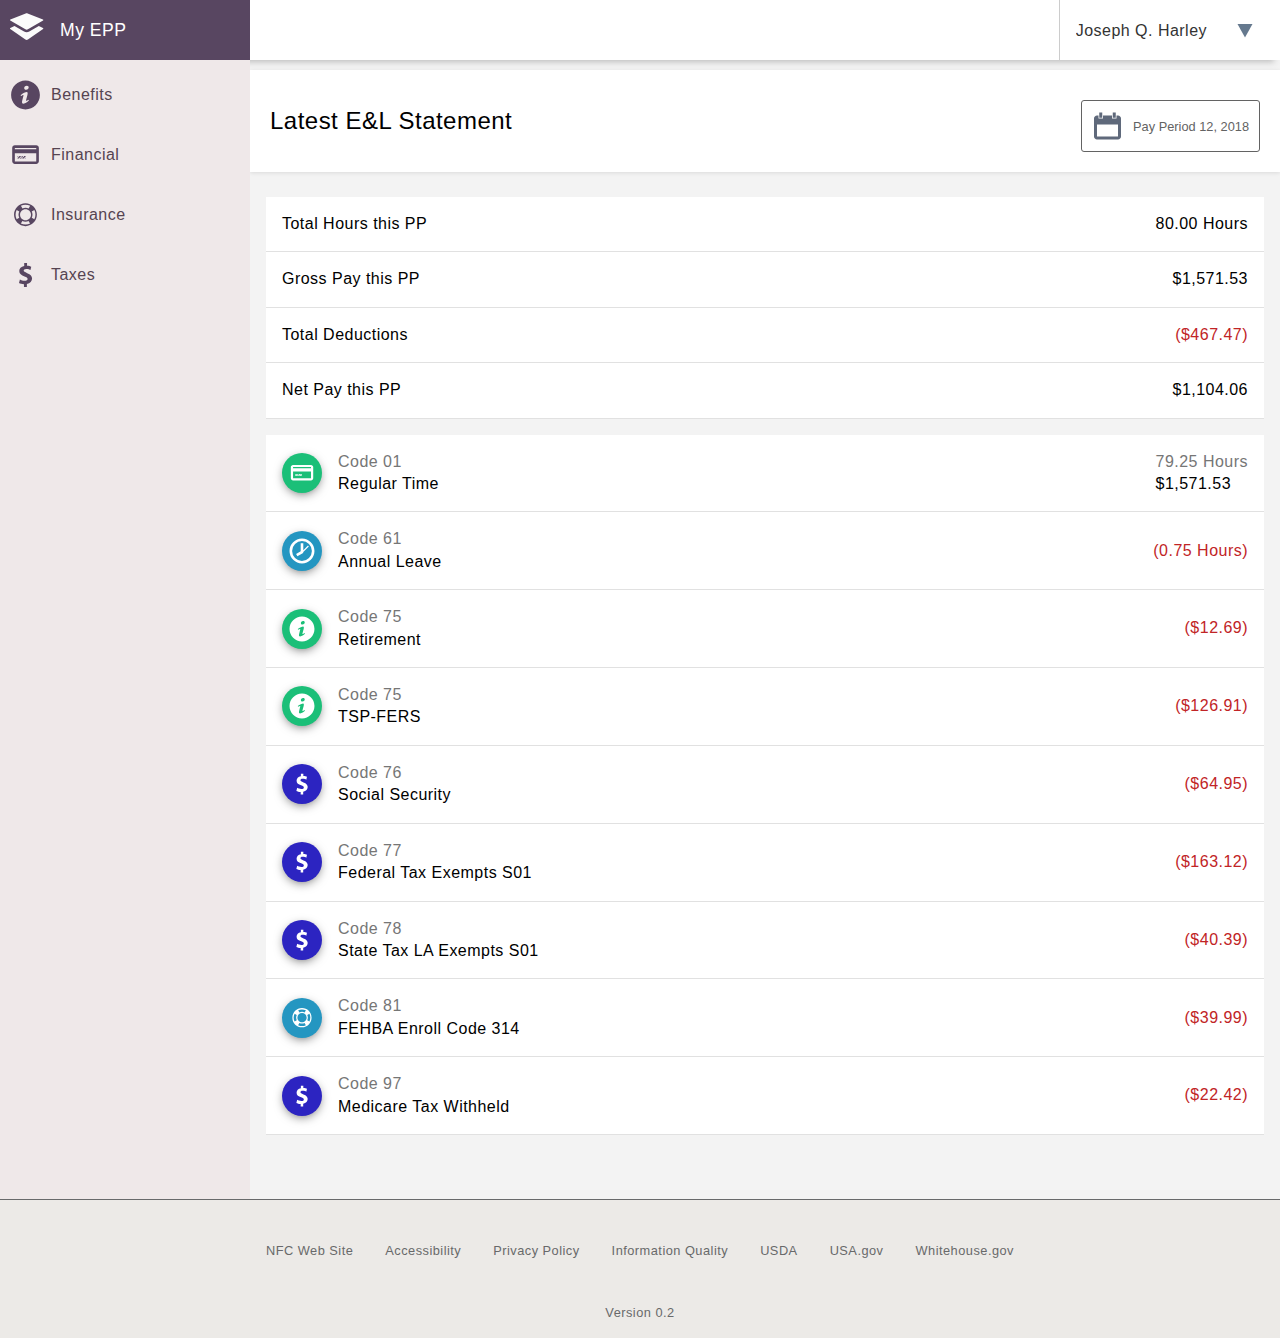
==== commit 0cfeff19: "update" ====
--- a/financial/earnings/index.html
+++ b/financial/earnings/index.html
@@ -211,7 +211,7 @@
                 </div>
             </li>
             <li class="earnings-statement__item earnings-statement__item--deduction">
-                <svg class="earnings-statement__item__icon" style="background-color: #2496c1;" role="presentation"><use xlink:href="#framework_svg_info" /></svg>
+                <svg class="earnings-statement__item__icon" role="presentation"><use xlink:href="#framework_svg_info" /></svg>
                 <div class="earning-statement__item__info">
                     <div class="earning-statement__item__info__data">Code 75</div>
                     <div class="earning-statement__item__info__data">Retirement</div>
@@ -221,7 +221,7 @@
                 </div>
             </li>
             <li class="earnings-statement__item earnings-statement__item--deduction">
-                <svg class="earnings-statement__item__icon" style="background-color: #2496c1;" role="presentation"><use xlink:href="#framework_svg_info" /></svg>
+                <svg class="earnings-statement__item__icon" role="presentation"><use xlink:href="#framework_svg_info" /></svg>
                 <div class="earning-statement__item__info">
                     <div class="earning-statement__item__info__data">Code 75</div>
                     <div class="earning-statement__item__info__data">TSP-FERS</div>
@@ -231,7 +231,7 @@
                 </div>
             </li>
             <li class="earnings-statement__item earnings-statement__item--deduction">
-                <svg class="earnings-statement__item__icon" style="background-color: #c12426;" role="presentation"><use xlink:href="#framework_svg_money" /></svg>
+                <svg class="earnings-statement__item__icon" style="background-color: #2c24c1;" role="presentation"><use xlink:href="#framework_svg_money" /></svg>
                 <div class="earning-statement__item__info">
                     <div class="earning-statement__item__info__data">Code 76</div>
                     <div class="earning-statement__item__info__data">Social Security</div>
@@ -241,7 +241,7 @@
                 </div>
             </li>
             <li class="earnings-statement__item earnings-statement__item--deduction">
-                <svg class="earnings-statement__item__icon" style="background-color: #c12426;" role="presentation"><use xlink:href="#framework_svg_money" /></svg>
+                <svg class="earnings-statement__item__icon" style="background-color: #2c24c1;" role="presentation"><use xlink:href="#framework_svg_money" /></svg>
                 <div class="earning-statement__item__info">
                     <div class="earning-statement__item__info__data">Code 77</div>
                     <div class="earning-statement__item__info__data">Federal Tax Exempts S01</div>
@@ -251,7 +251,7 @@
                 </div>
             </li>
             <li class="earnings-statement__item earnings-statement__item--deduction">
-                <svg class="earnings-statement__item__icon" style="background-color: #c12426;" role="presentation"><use xlink:href="#framework_svg_money" /></svg>
+                <svg class="earnings-statement__item__icon" style="background-color: #2c24c1;" role="presentation"><use xlink:href="#framework_svg_money" /></svg>
                 <div class="earning-statement__item__info">
                     <div class="earning-statement__item__info__data">Code 78</div>
                     <div class="earning-statement__item__info__data">State Tax LA Exempts S01</div>
@@ -271,7 +271,7 @@
                 </div>
             </li>
             <li class="earnings-statement__item earnings-statement__item--deduction">
-                <svg class="earnings-statement__item__icon" style="background-color: #c12426;" role="presentation"><use xlink:href="#framework_svg_money" /></svg>
+                <svg class="earnings-statement__item__icon" style="background-color: #2c24c1;" role="presentation"><use xlink:href="#framework_svg_money" /></svg>
                 <div class="earning-statement__item__info">
                     <div class="earning-statement__item__info__data">Code 97</div>
                     <div class="earning-statement__item__info__data">Medicare Tax Withheld</div>
--- a/css/nfc.framework.css
+++ b/css/nfc.framework.css
@@ -1353,17 +1353,19 @@
 
 .submenu__label {
     font-size: 1rem;
-    margin: 20px 25px 30px 25px;
+    margin: 1rem;
 }
 
 .submenu__item {
-    margin: 10px 25px;
+    margin: 0;
 }
 
 .menu a:link, .menu a:visited {
     color: #ffffff;
     text-decoration: none;
     display: block;
+    padding: 8px 18px;
+    transition: .3s ease background
 }
 
 .menu__item > a:link, .menu__item > a:visited {
@@ -1372,8 +1374,8 @@
 	color: #ffffff;
 }
 
-.submenu__item > a:hover {
-	color: #00E2FF;
+.submenu__item > a:hover, .submenu__item > a:focus {
+	background-color: #584661;
 }
 
 .menu__item:hover, .menu__item:focus, .menu__item--active {
--- a/css/theme.css
+++ b/css/theme.css
@@ -244,7 +244,7 @@
 
 .submenu__item > a:hover {
     color: #ffffff;
-    text-decoration: underline;
+    background-color: #584661;
 }
 
 .masonry-grid {
